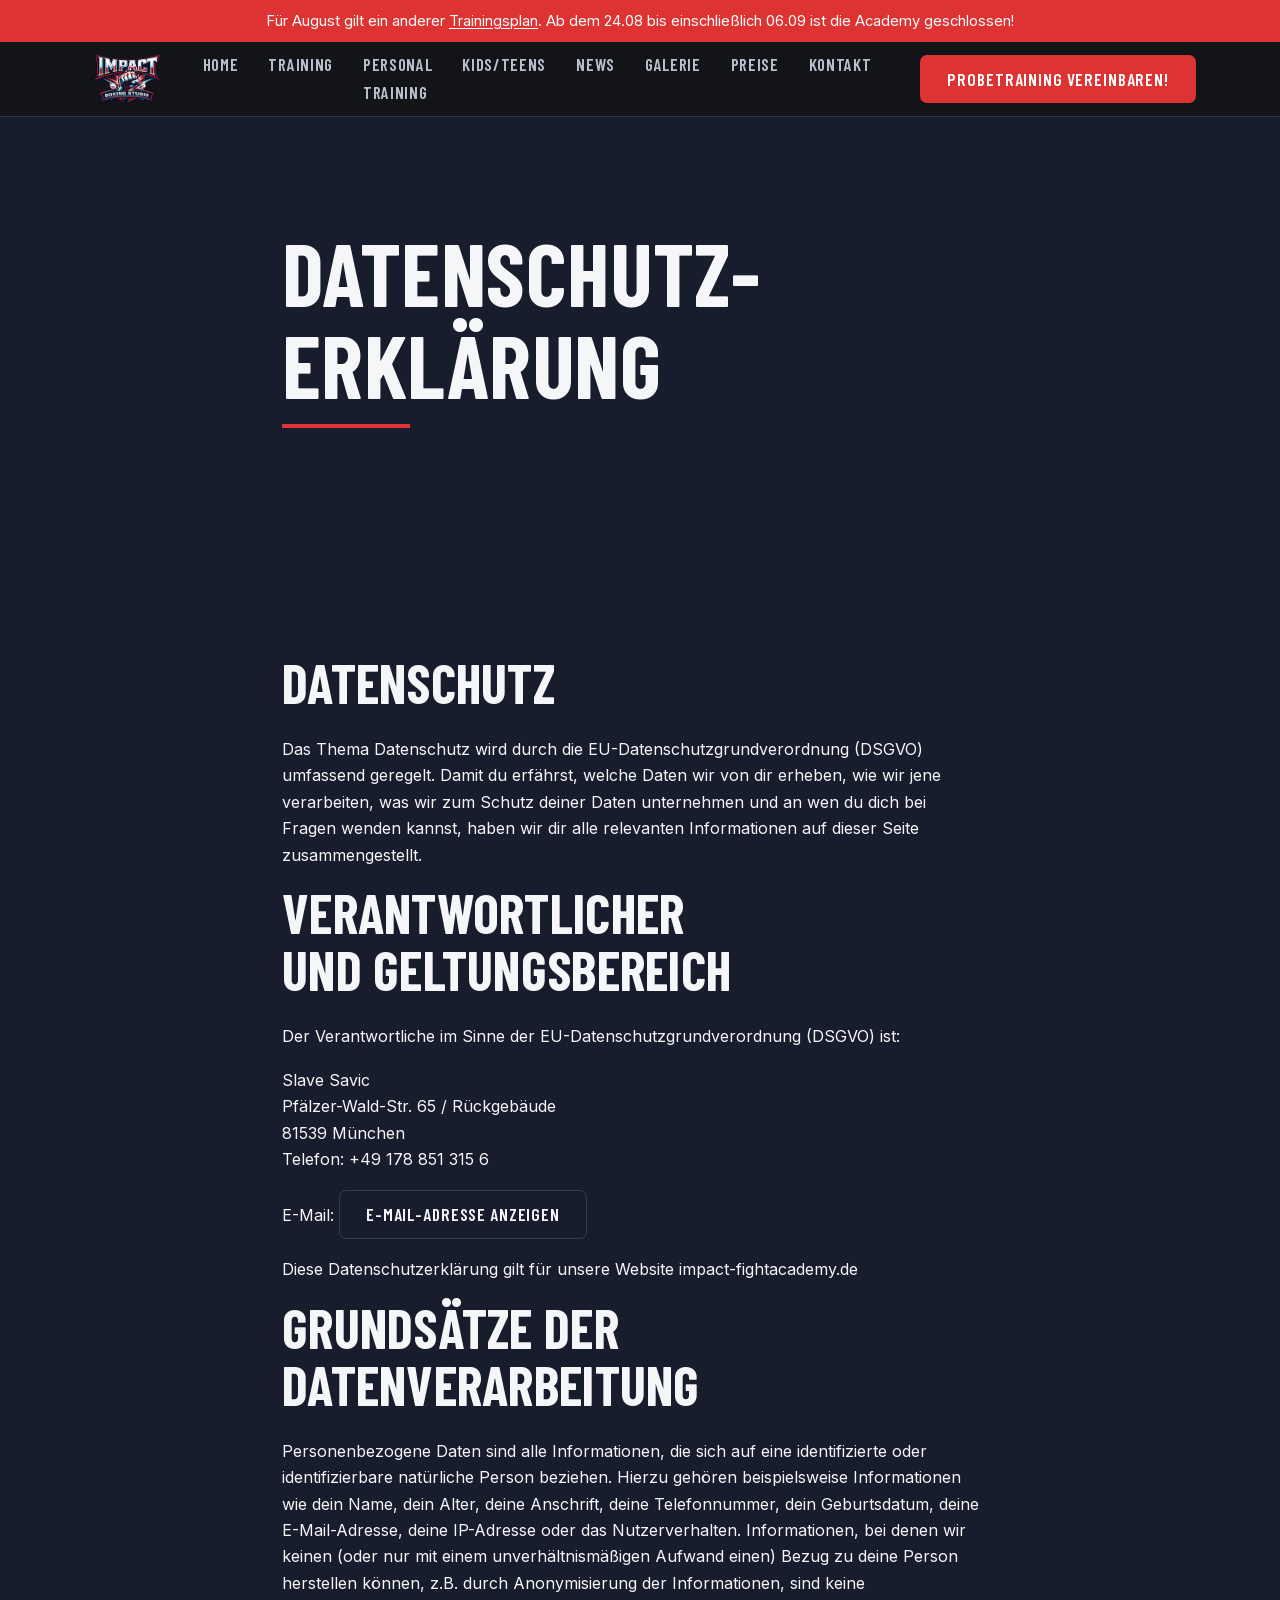
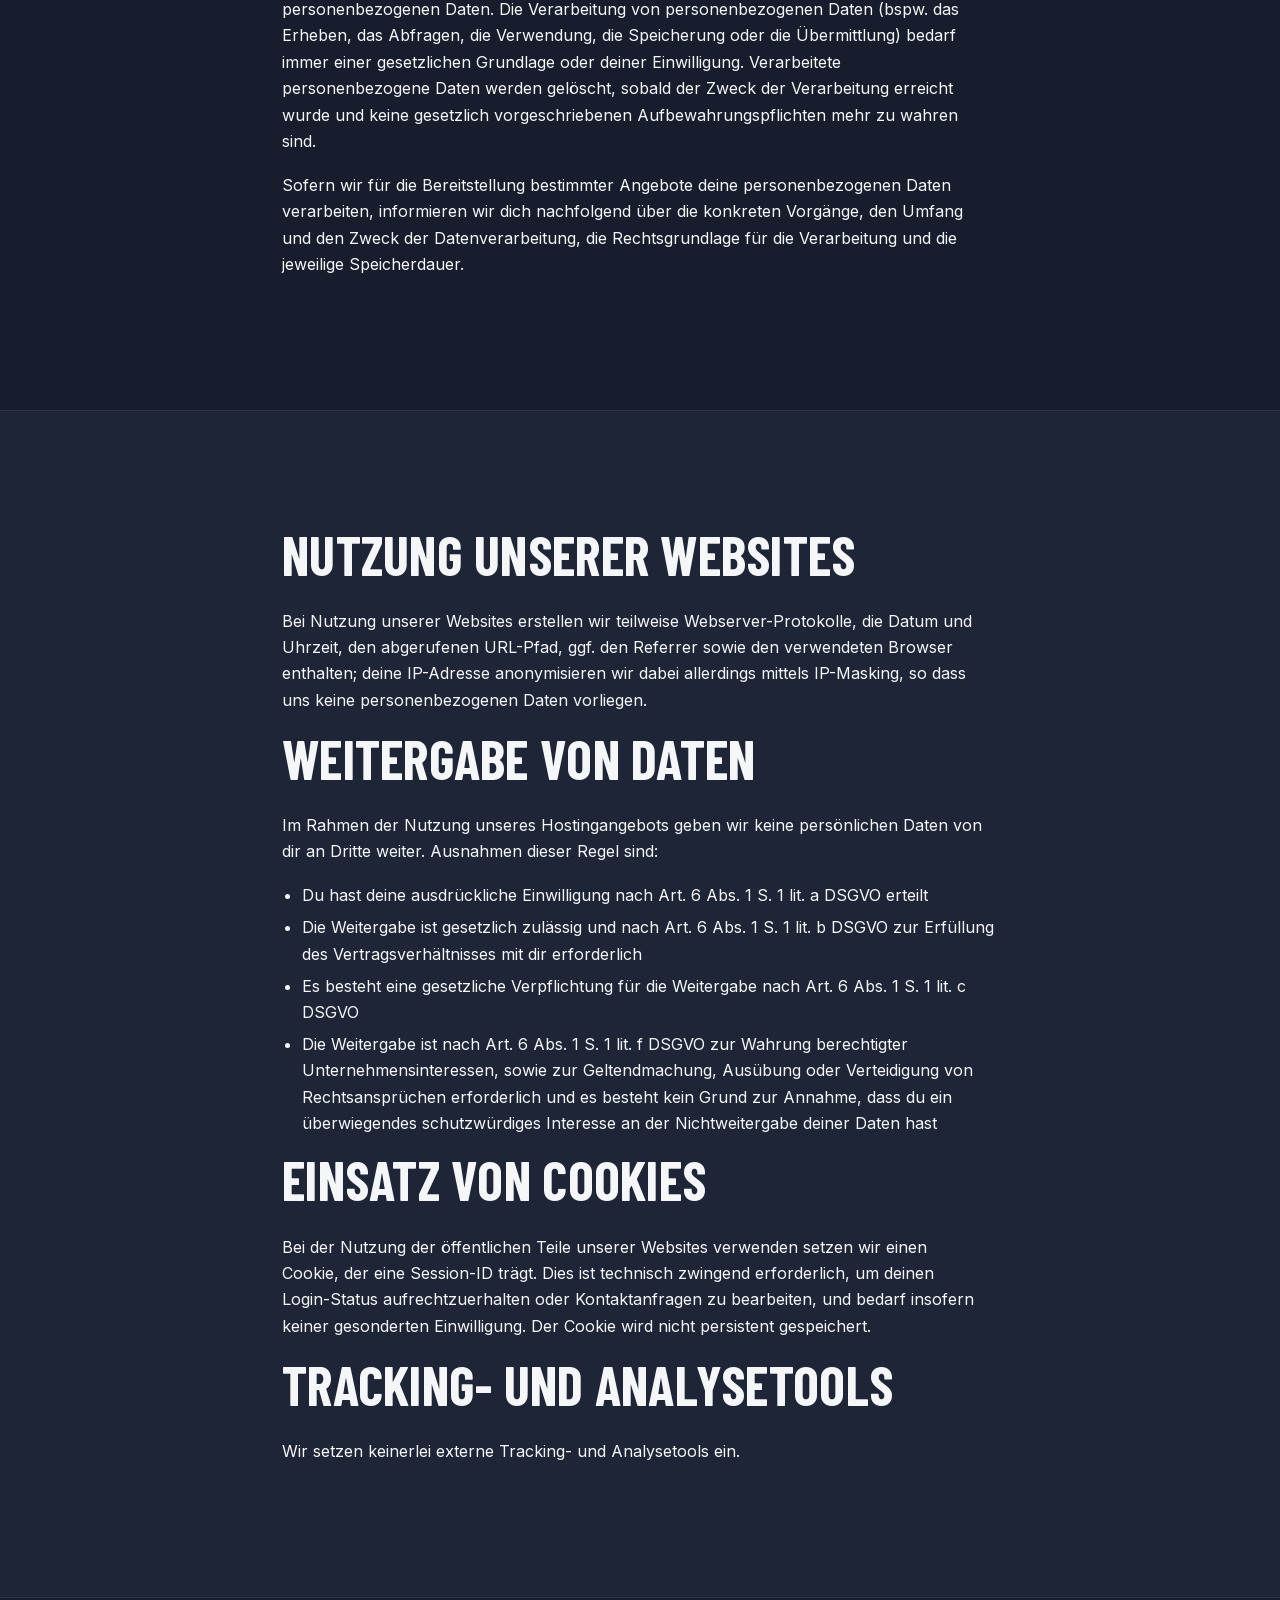
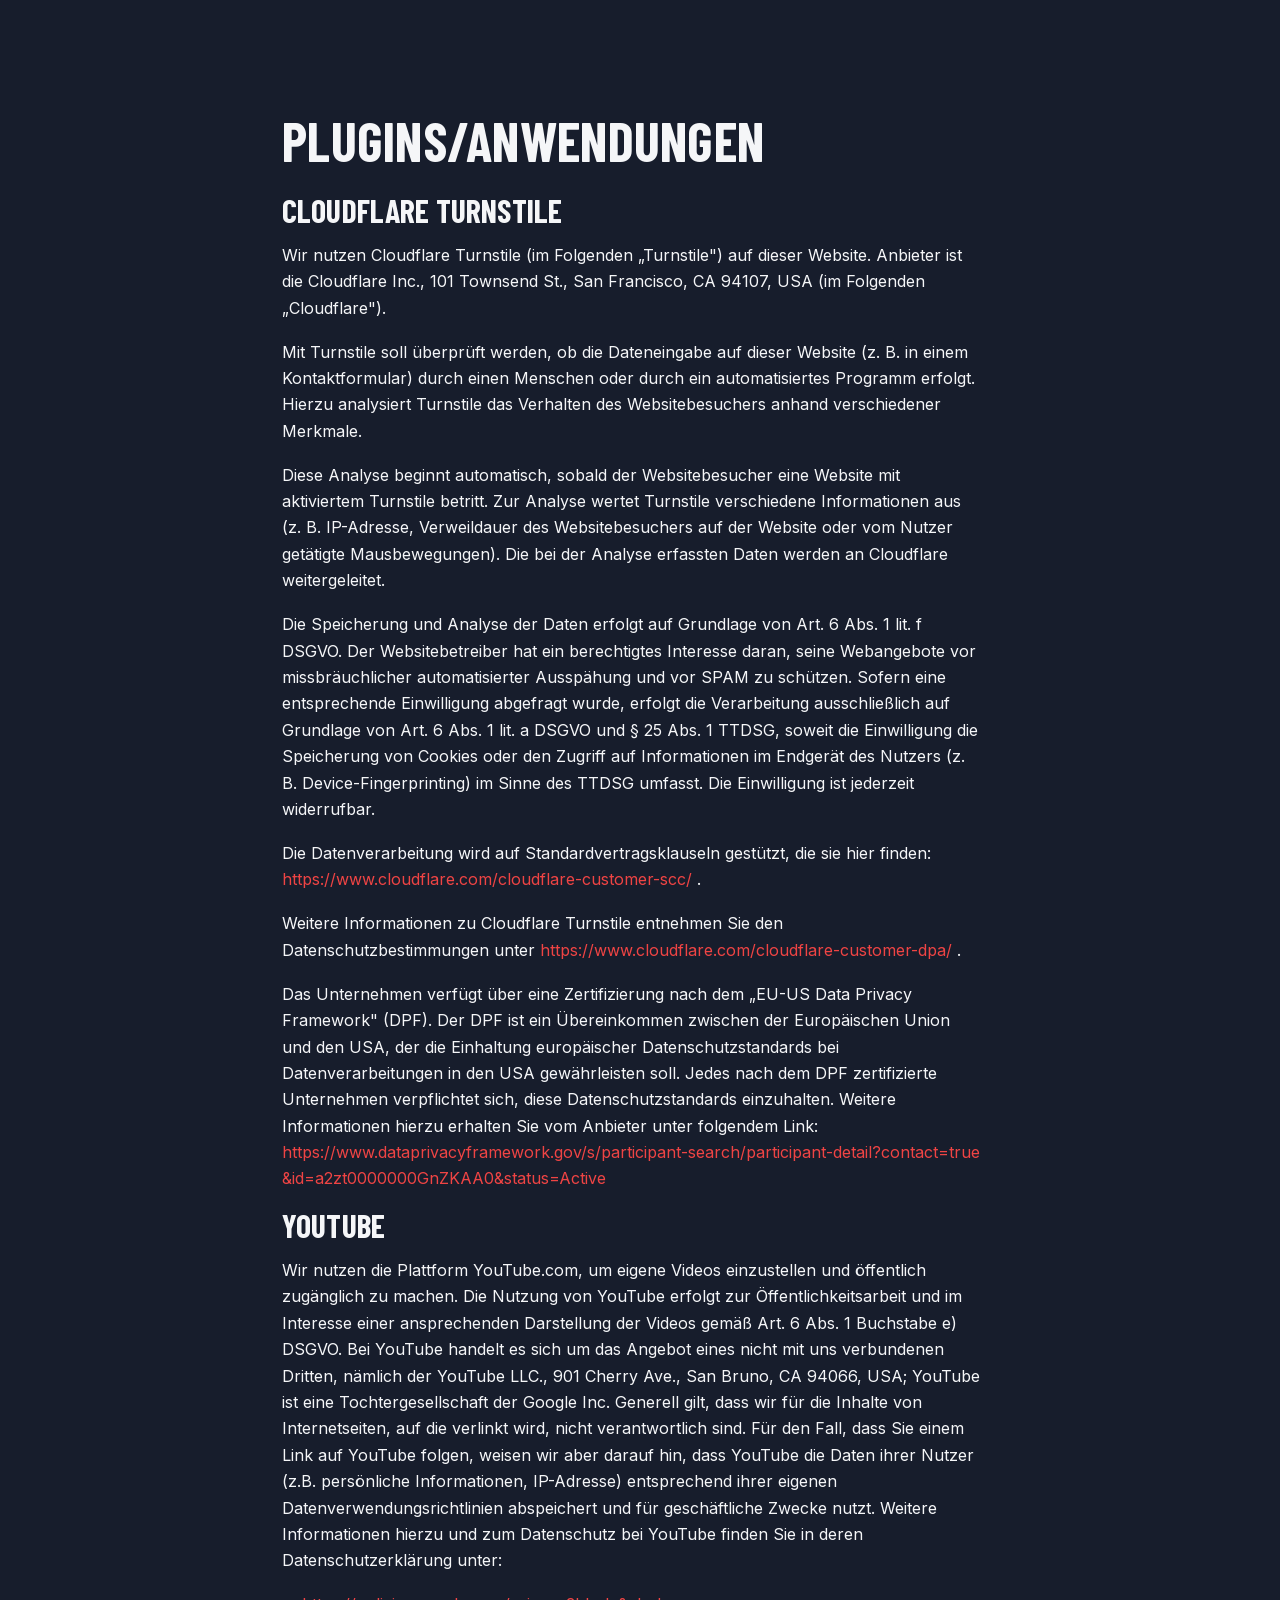
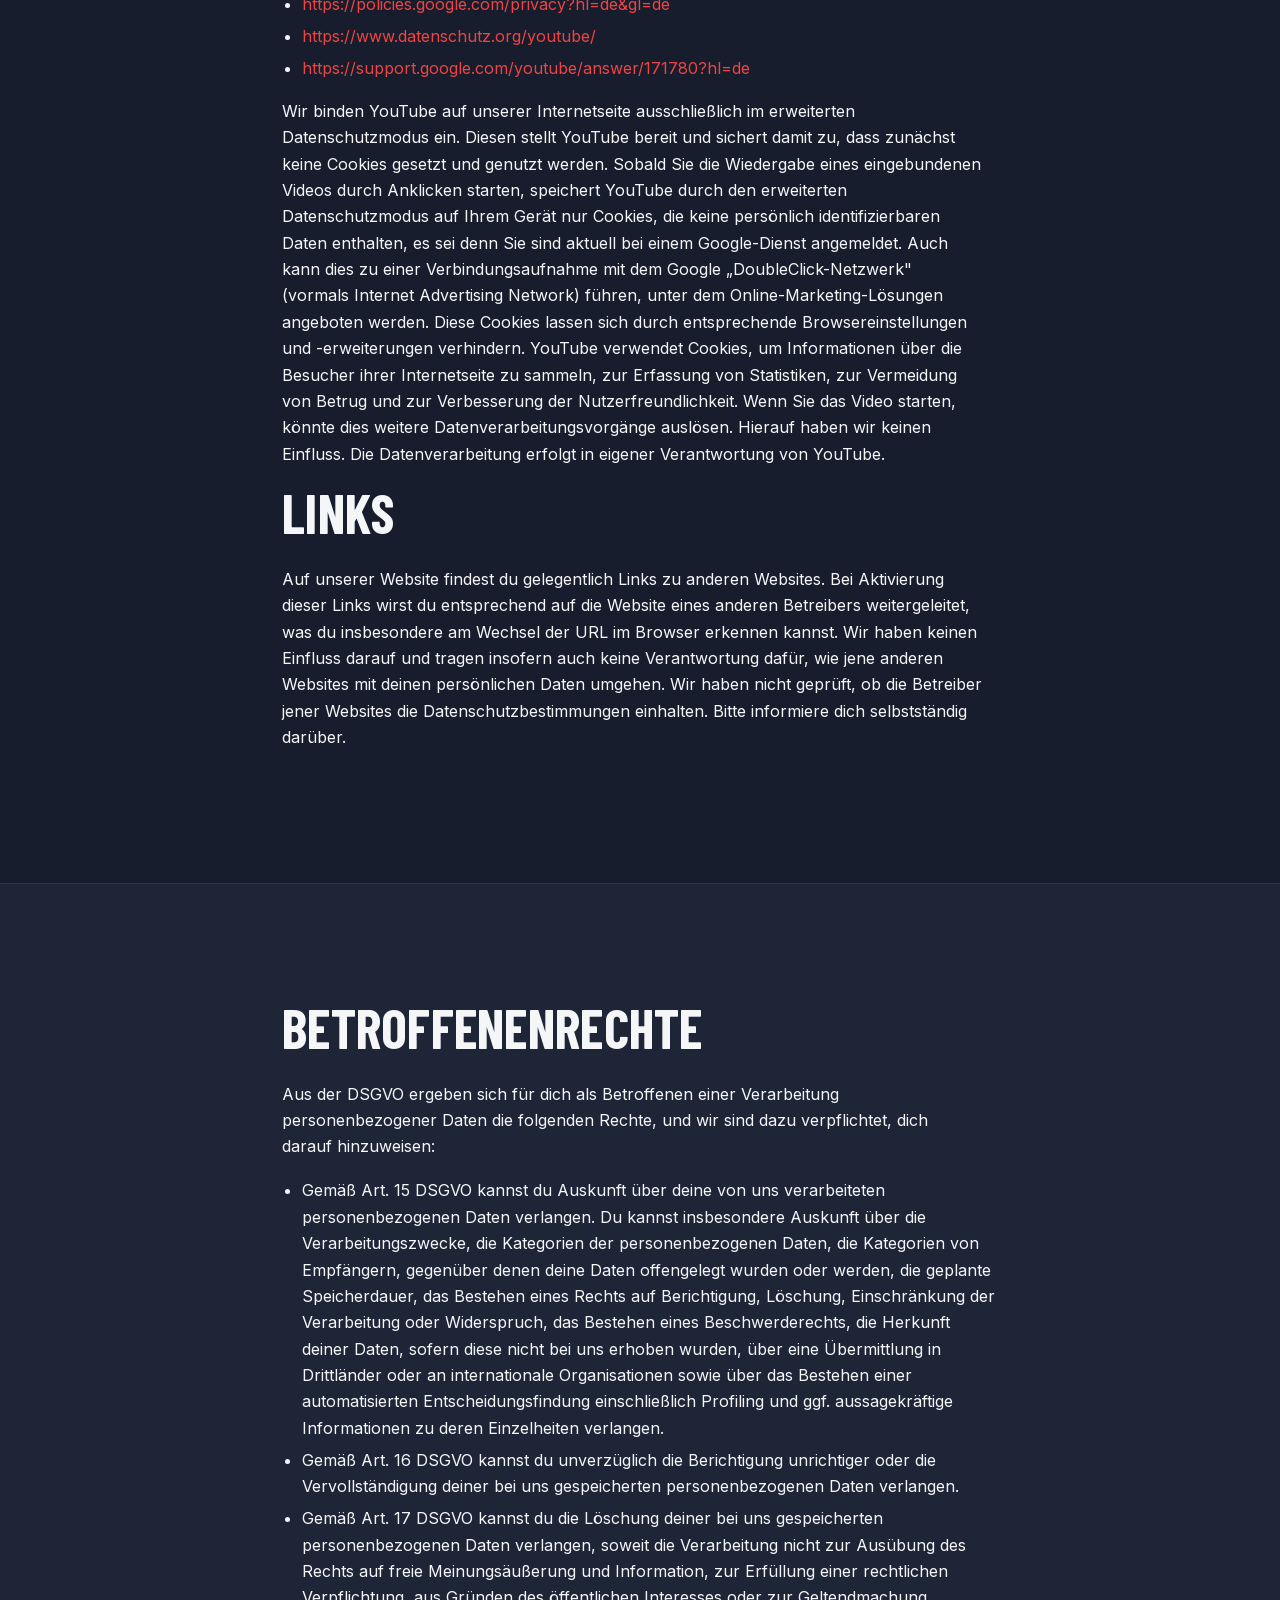
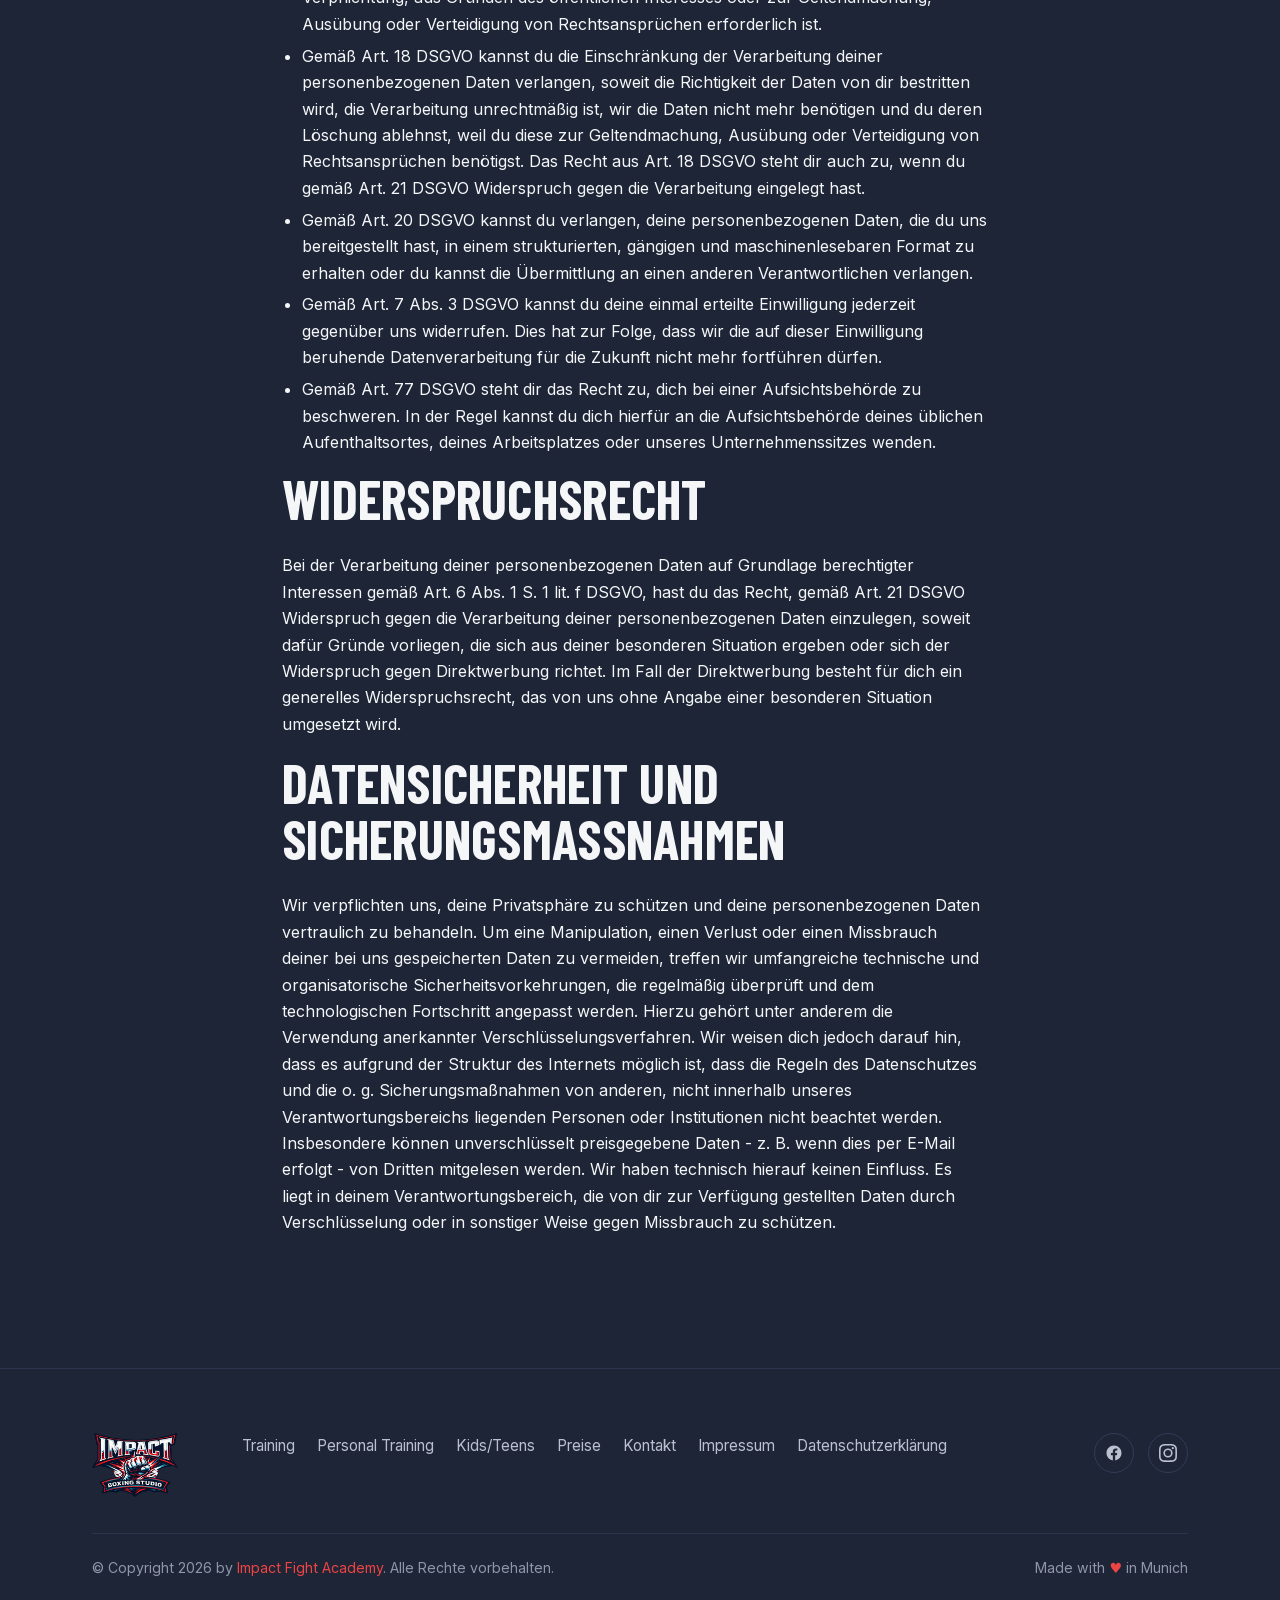
==== datenschutz.html @ 95576dd1 "Initial commit: Impact Fight Academy Website Statische Website (HTML/CSS/JS) fuer die Impact Sport &" ====
<!DOCTYPE html>
<html lang="de">
<head>
  <meta charset="utf-8">
  <meta name="viewport" content="width=device-width, initial-scale=1">
  <title>Datenschutzerklärung – Impact Fight Academy</title>
  <meta name="description" content="Datenschutzerklärung der IMPACT Sport &amp; Fight Academy München: Informationen zur Erhebung und Verarbeitung personenbezogener Daten nach DSGVO.">
  <link rel="icon" type="image/png" href="assets/img/brand/logo-impact-header.png">
  <link rel="stylesheet" href="assets/css/site.css">
</head>
<body>

<div class="alert">
  Für August gilt ein anderer <a href="training.html">Trainingsplan</a>.
  Ab dem 24.08 bis einschließlich 06.09 ist die Academy geschlossen!
</div>

<header class="site-head">
  <div class="wrap bar">
    <a class="brand" href="index.html" aria-label="Impact Fight Academy – Startseite">
      <img src="assets/img/brand/logo-impact-header.png"
           alt="Impact Boxing Studio – Impact Fight Academy München" width="161" height="120">
    </a>
    <button class="nav-toggle" type="button" aria-expanded="false" aria-label="Menü öffnen">
      <svg width="22" height="16" viewBox="0 0 22 16" fill="none" stroke-width="2" stroke-linecap="round">
        <path d="M1 1h20M1 8h20M1 15h20"/>
      </svg>
    </button>
    <nav class="nav" aria-label="Hauptnavigation">
      <a href="index.html">Home</a>
      <a href="training.html">Training</a>
      <a href="personaltraining.html">Personal Training</a>
      <a href="kids_teens.html">Kids/Teens</a>
      <a href="news.html">News</a>
      <a href="galerie.html">Galerie</a>
      <a href="preise.html">Preise</a>
      <a href="kontakt.html">Kontakt</a>
    </nav>
    <div class="head-cta">
      <a class="btn btn-red" href="probetraining.html">Probetraining vereinbaren!</a>
    </div>
  </div>
</header>

<main>

  <section class="page-hero reveal">
    <div class="wrap-slim">
      <h1>Datenschutz&shy;erklärung</h1>
    </div>
  </section>

  <section class="section reveal">
    <div class="wrap-slim">

      <h2>Datenschutz</h2>
      <p>Das Thema Datenschutz wird durch die EU-Datenschutzgrundverordnung (DSGVO) umfassend geregelt. Damit du erfährst, welche Daten wir von dir erheben, wie wir jene verarbeiten, was wir zum Schutz deiner Daten unternehmen und an wen du dich bei Fragen wenden kannst, haben wir dir alle relevanten Informationen auf dieser Seite zusammengestellt.</p>

      <h2>Verantwortlicher und Geltungsbereich</h2>
      <p>Der Verantwortliche im Sinne der EU-Datenschutzgrundverordnung (DSGVO) ist:</p>
      <p>
        Slave Savic<br>
        Pfälzer-Wald-Str. 65 / Rückgebäude<br>
        81539 München<br>
        Telefon: +49 178 851 315 6
      </p>
      <p>E-Mail:
        <button class="btn btn-line" type="button"
                data-email-user="info" data-email-domain="impact-fightacademy.de">
          E-Mail-Adresse anzeigen
        </button>
      </p>
      <p>Diese Datenschutzerklärung gilt für unsere Website impact-fightacademy.de</p>

      <h2>Grundsätze der Datenverarbeitung</h2>
      <p>Personenbezogene Daten sind alle Informationen, die sich auf eine identifizierte oder identifizierbare natürliche Person beziehen. Hierzu gehören beispielsweise Informationen wie dein Name, dein Alter, deine Anschrift, deine Telefonnummer, dein Geburtsdatum, deine E-Mail-Adresse, deine IP-Adresse oder das Nutzerverhalten. Informationen, bei denen wir keinen (oder nur mit einem unverhältnismäßigen Aufwand einen) Bezug zu deine Person herstellen können, z.B. durch Anonymisierung der Informationen, sind keine personenbezogenen Daten. Die Verarbeitung von personenbezogenen Daten (bspw. das Erheben, das Abfragen, die Verwendung, die Speicherung oder die Übermittlung) bedarf immer einer gesetzlichen Grundlage oder deiner Einwilligung. Verarbeitete personenbezogene Daten werden gelöscht, sobald der Zweck der Verarbeitung erreicht wurde und keine gesetzlich vorgeschriebenen Aufbewahrungspflichten mehr zu wahren sind.</p>
      <p>Sofern wir für die Bereitstellung bestimmter Angebote deine personenbezogenen Daten verarbeiten, informieren wir dich nachfolgend über die konkreten Vorgänge, den Umfang und den Zweck der Datenverarbeitung, die Rechtsgrundlage für die Verarbeitung und die jeweilige Speicherdauer.</p>

    </div>
  </section>

  <section class="section section-raise reveal">
    <div class="wrap-slim">

      <h2>Nutzung unserer Websites</h2>
      <p>Bei Nutzung unserer Websites erstellen wir teilweise Webserver-Protokolle, die Datum und Uhrzeit, den abgerufenen URL-Pfad, ggf. den Referrer sowie den verwendeten Browser enthalten; deine IP-Adresse anonymisieren wir dabei allerdings mittels IP-Masking, so dass uns keine personenbezogenen Daten vorliegen.</p>

      <h2>Weitergabe von Daten</h2>
      <p>Im Rahmen der Nutzung unseres Hostingangebots geben wir keine persönlichen Daten von dir an Dritte weiter. Ausnahmen dieser Regel sind:</p>
      <ul>
        <li>Du hast deine ausdrückliche Einwilligung nach Art. 6 Abs. 1 S. 1 lit. a DSGVO erteilt</li>
        <li>Die Weitergabe ist gesetzlich zulässig und nach Art. 6 Abs. 1 S. 1 lit. b DSGVO zur Erfüllung des Vertragsverhältnisses mit dir erforderlich</li>
        <li>Es besteht eine gesetzliche Verpflichtung für die Weitergabe nach Art. 6 Abs. 1 S. 1 lit. c DSGVO</li>
        <li>Die Weitergabe ist nach Art. 6 Abs. 1 S. 1 lit. f DSGVO zur Wahrung berechtigter Unternehmensinteressen, sowie zur Geltendmachung, Ausübung oder Verteidigung von Rechtsansprüchen erforderlich und es besteht kein Grund zur Annahme, dass du ein überwiegendes schutzwürdiges Interesse an der Nichtweitergabe deiner Daten hast</li>
      </ul>

      <h2>Einsatz von Cookies</h2>
      <p>Bei der Nutzung der öffentlichen Teile unserer Websites verwenden setzen wir einen Cookie, der eine Session-ID trägt. Dies ist technisch zwingend erforderlich, um deinen Login-Status aufrechtzuerhalten oder Kontaktanfragen zu bearbeiten, und bedarf insofern keiner gesonderten Einwilligung. Der Cookie wird nicht persistent gespeichert.</p>

      <h2>Tracking- und Analysetools</h2>
      <p>Wir setzen keinerlei externe Tracking- und Analysetools ein.</p>

    </div>
  </section>

  <section class="section reveal">
    <div class="wrap-slim">

      <h2>Plugins/Anwendungen</h2>

      <h3>Cloudflare Turnstile</h3>
      <p>Wir nutzen Cloudflare Turnstile (im Folgenden „Turnstile") auf dieser Website. Anbieter ist die Cloudflare Inc., 101 Townsend St., San Francisco, CA 94107, USA (im Folgenden „Cloudflare").</p>
      <p>Mit Turnstile soll überprüft werden, ob die Dateneingabe auf dieser Website (z. B. in einem Kontaktformular) durch einen Menschen oder durch ein automatisiertes Programm erfolgt. Hierzu analysiert Turnstile das Verhalten des Websitebesuchers anhand verschiedener Merkmale.</p>
      <p>Diese Analyse beginnt automatisch, sobald der Websitebesucher eine Website mit aktiviertem Turnstile betritt. Zur Analyse wertet Turnstile verschiedene Informationen aus (z. B. IP-Adresse, Verweildauer des Websitebesuchers auf der Website oder vom Nutzer getätigte Mausbewegungen). Die bei der Analyse erfassten Daten werden an Cloudflare weitergeleitet.</p>
      <p>Die Speicherung und Analyse der Daten erfolgt auf Grundlage von Art. 6 Abs. 1 lit. f DSGVO. Der Websitebetreiber hat ein berechtigtes Interesse daran, seine Webangebote vor missbräuchlicher automatisierter Ausspähung und vor SPAM zu schützen. Sofern eine entsprechende Einwilligung abgefragt wurde, erfolgt die Verarbeitung ausschließlich auf Grundlage von Art. 6 Abs. 1 lit. a DSGVO und § 25 Abs. 1 TTDSG, soweit die Einwilligung die Speicherung von Cookies oder den Zugriff auf Informationen im Endgerät des Nutzers (z. B. Device-Fingerprinting) im Sinne des TTDSG umfasst. Die Einwilligung ist jederzeit widerrufbar.</p>
      <p>Die Datenverarbeitung wird auf Standardvertragsklauseln gestützt, die sie hier finden:
        <a href="https://www.cloudflare.com/cloudflare-customer-scc/" rel="noopener" target="_blank">https://www.cloudflare.com/cloudflare-customer-scc/</a> .</p>
      <p>Weitere Informationen zu Cloudflare Turnstile entnehmen Sie den Datenschutzbestimmungen unter
        <a href="https://www.cloudflare.com/cloudflare-customer-dpa/" rel="noopener" target="_blank">https://www.cloudflare.com/cloudflare-customer-dpa/</a> .</p>
      <p>Das Unternehmen verfügt über eine Zertifizierung nach dem „EU-US Data Privacy Framework" (DPF). Der DPF ist ein Übereinkommen zwischen der Europäischen Union und den USA, der die Einhaltung europäischer Datenschutzstandards bei Datenverarbeitungen in den USA gewährleisten soll. Jedes nach dem DPF zertifizierte Unternehmen verpflichtet sich, diese Datenschutzstandards einzuhalten. Weitere Informationen hierzu erhalten Sie vom Anbieter unter folgendem Link:
        <a href="https://www.dataprivacyframework.gov/s/participant-search/participant-detail?contact=true&amp;id=a2zt0000000GnZKAA0&amp;status=Active" rel="noopener" target="_blank">https://www.dataprivacyframework.gov/<wbr>s/<wbr>participant-search/<wbr>participant-detail<wbr>?contact=true<wbr>&amp;id=a2zt0000000GnZKAA0<wbr>&amp;status=Active</a></p>

      <h3>YouTube</h3>
      <p>Wir nutzen die Plattform YouTube.com, um eigene Videos einzustellen und öffentlich zugänglich zu machen. Die Nutzung von YouTube erfolgt zur Öffentlichkeitsarbeit und im Interesse einer ansprechenden Darstellung der Videos gemäß Art. 6 Abs. 1 Buchstabe e) DSGVO. Bei YouTube handelt es sich um das Angebot eines nicht mit uns verbundenen Dritten, nämlich der YouTube LLC., 901 Cherry Ave., San Bruno, CA 94066, USA; YouTube ist eine Tochtergesellschaft der Google Inc. Generell gilt, dass wir für die Inhalte von Internetseiten, auf die verlinkt wird, nicht verantwortlich sind. Für den Fall, dass Sie einem Link auf YouTube folgen, weisen wir aber darauf hin, dass YouTube die Daten ihrer Nutzer (z.B. persönliche Informationen, IP-Adresse) entsprechend ihrer eigenen Datenverwendungsrichtlinien abspeichert und für geschäftliche Zwecke nutzt. Weitere Informationen hierzu und zum Datenschutz bei YouTube finden Sie in deren Datenschutzerklärung unter:</p>
      <ul>
        <li><a href="https://policies.google.com/privacy?hl=de&amp;gl=de" rel="noopener" target="_blank">https://policies.google.com/<wbr>privacy<wbr>?hl=de<wbr>&amp;gl=de</a></li>
        <li><a href="https://www.datenschutz.org/youtube/" rel="noopener" target="_blank">https://www.datenschutz.org/youtube/</a></li>
        <li><a href="https://support.google.com/youtube/answer/171780?hl=de" rel="noopener" target="_blank">https://support.google.com/<wbr>youtube/<wbr>answer/<wbr>171780<wbr>?hl=de</a></li>
      </ul>
      <p>Wir binden YouTube auf unserer Internetseite ausschließlich im erweiterten Datenschutzmodus ein. Diesen stellt YouTube bereit und sichert damit zu, dass zunächst keine Cookies gesetzt und genutzt werden. Sobald Sie die Wiedergabe eines eingebundenen Videos durch Anklicken starten, speichert YouTube durch den erweiterten Datenschutzmodus auf Ihrem Gerät nur Cookies, die keine persönlich identifizierbaren Daten enthalten, es sei denn Sie sind aktuell bei einem Google-Dienst angemeldet. Auch kann dies zu einer Verbindungsaufnahme mit dem Google „DoubleClick-Netzwerk" (vormals Internet Advertising Network) führen, unter dem Online-Marketing-Lösungen angeboten werden. Diese Cookies lassen sich durch entsprechende Browsereinstellungen und -erweiterungen verhindern. YouTube verwendet Cookies, um Informationen über die Besucher ihrer Internetseite zu sammeln, zur Erfassung von Statistiken, zur Vermeidung von Betrug und zur Verbesserung der Nutzerfreundlichkeit. Wenn Sie das Video starten, könnte dies weitere Datenverarbeitungsvorgänge auslösen. Hierauf haben wir keinen Einfluss. Die Datenverarbeitung erfolgt in eigener Verantwortung von YouTube.</p>

      <h2>Links</h2>
      <p>Auf unserer Website findest du gelegentlich Links zu anderen Websites. Bei Aktivierung dieser Links wirst du entsprechend auf die Website eines anderen Betreibers weitergeleitet, was du insbesondere am Wechsel der URL im Browser erkennen kannst. Wir haben keinen Einfluss darauf und tragen insofern auch keine Verantwortung dafür, wie jene anderen Websites mit deinen persönlichen Daten umgehen. Wir haben nicht geprüft, ob die Betreiber jener Websites die Datenschutzbestimmungen einhalten. Bitte informiere dich selbstständig darüber.</p>

    </div>
  </section>

  <section class="section section-raise reveal">
    <div class="wrap-slim">

      <h2>Betroffenenrechte</h2>
      <p>Aus der DSGVO ergeben sich für dich als Betroffenen einer Verarbeitung personenbezogener Daten die folgenden Rechte, und wir sind dazu verpflichtet, dich darauf hinzuweisen:</p>
      <ul>
        <li>Gemäß Art. 15 DSGVO kannst du Auskunft über deine von uns verarbeiteten personenbezogenen Daten verlangen. Du kannst insbesondere Auskunft über die Verarbeitungszwecke, die Kategorien der personenbezogenen Daten, die Kategorien von Empfängern, gegenüber denen deine Daten offengelegt wurden oder werden, die geplante Speicherdauer, das Bestehen eines Rechts auf Berichtigung, Löschung, Einschränkung der Verarbeitung oder Widerspruch, das Bestehen eines Beschwerderechts, die Herkunft deiner Daten, sofern diese nicht bei uns erhoben wurden, über eine Übermittlung in Drittländer oder an internationale Organisationen sowie über das Bestehen einer automatisierten Entscheidungsfindung einschließlich Profiling und ggf. aussagekräftige Informationen zu deren Einzelheiten verlangen.</li>
        <li>Gemäß Art. 16 DSGVO kannst du unverzüglich die Berichtigung unrichtiger oder die Vervollständigung deiner bei uns gespeicherten personenbezogenen Daten verlangen.</li>
        <li>Gemäß Art. 17 DSGVO kannst du die Löschung deiner bei uns gespeicherten personenbezogenen Daten verlangen, soweit die Verarbeitung nicht zur Ausübung des Rechts auf freie Meinungsäußerung und Information, zur Erfüllung einer rechtlichen Verpflichtung, aus Gründen des öffentlichen Interesses oder zur Geltendmachung, Ausübung oder Verteidigung von Rechtsansprüchen erforderlich ist.</li>
        <li>Gemäß Art. 18 DSGVO kannst du die Einschränkung der Verarbeitung deiner personenbezogenen Daten verlangen, soweit die Richtigkeit der Daten von dir bestritten wird, die Verarbeitung unrechtmäßig ist, wir die Daten nicht mehr benötigen und du deren Löschung ablehnst, weil du diese zur Geltendmachung, Ausübung oder Verteidigung von Rechtsansprüchen benötigst. Das Recht aus Art. 18 DSGVO steht dir auch zu, wenn du gemäß Art. 21 DSGVO Widerspruch gegen die Verarbeitung eingelegt hast.</li>
        <li>Gemäß Art. 20 DSGVO kannst du verlangen, deine personenbezogenen Daten, die du uns bereitgestellt hast, in einem strukturierten, gängigen und maschinenlesebaren Format zu erhalten oder du kannst die Übermittlung an einen anderen Verantwortlichen verlangen.</li>
        <li>Gemäß Art. 7 Abs. 3 DSGVO kannst du deine einmal erteilte Einwilligung jederzeit gegenüber uns widerrufen. Dies hat zur Folge, dass wir die auf dieser Einwilligung beruhende Datenverarbeitung für die Zukunft nicht mehr fortführen dürfen.</li>
        <li>Gemäß Art. 77 DSGVO steht dir das Recht zu, dich bei einer Aufsichtsbehörde zu beschweren. In der Regel kannst du dich hierfür an die Aufsichtsbehörde deines üblichen Aufenthaltsortes, deines Arbeitsplatzes oder unseres Unternehmenssitzes wenden.</li>
      </ul>

      <h2>Widerspruchsrecht</h2>
      <p>Bei der Verarbeitung deiner personenbezogenen Daten auf Grundlage berechtigter Interessen gemäß Art. 6 Abs. 1 S. 1 lit. f DSGVO, hast du das Recht, gemäß Art. 21 DSGVO Widerspruch gegen die Verarbeitung deiner personenbezogenen Daten einzulegen, soweit dafür Gründe vorliegen, die sich aus deiner besonderen Situation ergeben oder sich der Widerspruch gegen Direktwerbung richtet. Im Fall der Direktwerbung besteht für dich ein generelles Widerspruchsrecht, das von uns ohne Angabe einer besonderen Situation umgesetzt wird.</p>

      <h2>Datensicherheit und Sicherungsmaßnahmen</h2>
      <p>Wir verpflichten uns, deine Privatsphäre zu schützen und deine personenbezogenen Daten vertraulich zu behandeln. Um eine Manipulation, einen Verlust oder einen Missbrauch deiner bei uns gespeicherten Daten zu vermeiden, treffen wir umfangreiche technische und organisatorische Sicherheitsvorkehrungen, die regelmäßig überprüft und dem technologischen Fortschritt angepasst werden. Hierzu gehört unter anderem die Verwendung anerkannter Verschlüsselungsverfahren. Wir weisen dich jedoch darauf hin, dass es aufgrund der Struktur des Internets möglich ist, dass die Regeln des Datenschutzes und die o. g. Sicherungsmaßnahmen von anderen, nicht innerhalb unseres Verantwortungsbereichs liegenden Personen oder Institutionen nicht beachtet werden. Insbesondere können unverschlüsselt preisgegebene Daten - z. B. wenn dies per E-Mail erfolgt - von Dritten mitgelesen werden. Wir haben technisch hierauf keinen Einfluss. Es liegt in deinem Verantwortungsbereich, die von dir zur Verfügung gestellten Daten durch Verschlüsselung oder in sonstiger Weise gegen Missbrauch zu schützen.</p>

    </div>
  </section>

</main>

<footer class="site-foot">
  <div class="wrap">
    <div class="cols">
      <a class="brand" href="index.html" aria-label="Impact Fight Academy – Startseite">
        <img src="assets/img/brand/logo-impact-header.png" alt="Impact Boxing Studio" width="161" height="120">
      </a>
      <nav aria-label="Fußzeile">
        <a href="training.html">Training</a>
        <a href="personaltraining.html">Personal Training</a>
        <a href="kids_teens.html">Kids/Teens</a>
        <a href="preise.html">Preise</a>
        <a href="kontakt.html">Kontakt</a>
        <a href="impressum.html">Impressum</a>
        <a href="datenschutz.html" aria-current="page">Datenschutzerklärung</a>
      </nav>
      <div class="social">
        <a href="https://www.facebook.com/Impact-Fightacademy-172624519148/" aria-label="Facebook" title="Facebook">
          <svg viewBox="0 0 24 24" aria-hidden="true"><path d="M22 12c0-5.52-4.48-10-10-10S2 6.48 2 12c0 4.99 3.66 9.13 8.44 9.88v-6.99H7.9V12h2.54V9.8c0-2.5 1.49-3.89 3.78-3.89 1.09 0 2.24.2 2.24.2v2.46h-1.26c-1.24 0-1.63.77-1.63 1.56V12h2.77l-.44 2.89h-2.33v6.99C18.34 21.13 22 16.99 22 12Z"/></svg>
        </a>
        <a href="https://www.instagram.com/impactfightacademy/" aria-label="Instagram" title="Instagram">
          <svg viewBox="0 0 24 24" aria-hidden="true"><path d="M12 2.16c3.2 0 3.58.01 4.85.07 1.17.05 1.8.25 2.23.41.56.22.96.48 1.38.9.42.42.68.82.9 1.38.16.42.36 1.06.41 2.23.06 1.27.07 1.65.07 4.85s-.01 3.58-.07 4.85c-.05 1.17-.25 1.8-.41 2.23a3.7 3.7 0 0 1-.9 1.38c-.42.42-.82.68-1.38.9-.42.16-1.06.36-2.23.41-1.27.06-1.65.07-4.85.07s-3.58-.01-4.85-.07c-1.17-.05-1.8-.25-2.23-.41a3.7 3.7 0 0 1-1.38-.9 3.7 3.7 0 0 1-.9-1.38c-.16-.42-.36-1.06-.41-2.23-.06-1.27-.07-1.65-.07-4.85s.01-3.58.07-4.85c.05-1.17.25-1.8.41-2.23.22-.56.48-.96.9-1.38.42-.42.82-.68 1.38-.9.42-.16 1.06-.36 2.23-.41 1.27-.06 1.65-.07 4.85-.07M12 0C8.74 0 8.33.01 7.05.07 5.78.13 4.9.33 4.14.63a5.9 5.9 0 0 0-2.13 1.38A5.9 5.9 0 0 0 .63 4.14C.33 4.9.13 5.78.07 7.05.01 8.33 0 8.74 0 12s.01 3.67.07 4.95c.06 1.27.26 2.15.56 2.91.31.79.72 1.46 1.38 2.13a5.9 5.9 0 0 0 2.13 1.38c.76.3 1.64.5 2.91.56 1.28.06 1.69.07 4.95.07s3.67-.01 4.95-.07c1.27-.06 2.15-.26 2.91-.56a5.9 5.9 0 0 0 2.13-1.38 5.9 5.9 0 0 0 1.38-2.13c.3-.76.5-1.64.56-2.91.06-1.28.07-1.69.07-4.95s-.01-3.67-.07-4.95c-.06-1.27-.26-2.15-.56-2.91a5.9 5.9 0 0 0-1.38-2.13A5.9 5.9 0 0 0 19.86.63c-.76-.3-1.64-.5-2.91-.56C15.67.01 15.26 0 12 0Zm0 5.84A6.16 6.16 0 1 0 18.16 12 6.16 6.16 0 0 0 12 5.84Zm0 10.16A4 4 0 1 1 16 12a4 4 0 0 1-4 4Zm6.4-11.85a1.44 1.44 0 1 1-1.44 1.44 1.44 1.44 0 0 1 1.44-1.44Z"/></svg>
        </a>
      </div>
    </div>
    <div class="fine">
      <span>© Copyright 2026 by <a href="index.html">Impact Fight Academy</a>. Alle Rechte vorbehalten.</span>
      <span>Made with <span class="heart">&hearts;</span> in Munich</span>
    </div>
  </div>
</footer>

<script src="assets/js/site.js"></script>
</body>
</html>
---- assets/css/site.css ----
/* ============================================================
   IMPACT Sport & Fight Academy — Design-System
   Dunkles Thema, Akzent #dd3333, Barlow Condensed + Inter (lokal)
   ============================================================ */
@import url('fonts.css');

:root {
  --bg:        #171d2c;
  --bg-raise:  #1e2537;
  --surface:   #242c42;
  --line:      #323c58;
  --line-soft: #2a344c;
  --text:      #f5f6f8;
  --text-2:    #bac0ce;
  --text-3:    #8f96a9;
  --red:       #dd3333;
  --red-hot:   #ef4444;
  --red-deep:  #a32222;
  --blue:      #4a9fd4;
  --blue-deep: #27476e;
  --font-disp: 'Barlow Condensed', 'Arial Narrow', sans-serif;
  --font-text: 'Inter', system-ui, -apple-system, sans-serif;
  --wrap:      1160px;
  --wrap-slim: 780px;
  --r:         10px;
  --shadow:    0 18px 40px -18px rgba(0,0,0,.65);
  --ease:      cubic-bezier(.16,1,.3,1);
}

*, *::before, *::after { box-sizing: border-box; }
html { scroll-behavior: smooth; -webkit-text-size-adjust: 100%; }
body {
  margin: 0;
  background: var(--bg);
  color: var(--text);
  font: 400 16px/1.65 var(--font-text);
  -webkit-font-smoothing: antialiased;
}
img { max-width: 100%; height: auto; display: block; }
a { color: var(--red-hot); text-decoration: none; }
a:hover { text-decoration: underline; text-underline-offset: 3px; }
::selection { background: var(--red); color: #fff; }

:focus-visible {
  outline: 2px solid var(--red-hot);
  outline-offset: 3px;
  border-radius: 2px;
}

/* ---------- Typografie ---------- */
h1, h2, h3, h4 {
  font-family: var(--font-disp);
  font-weight: 700;
  line-height: 1.04;
  letter-spacing: .005em;
  text-transform: uppercase;
  text-wrap: balance;
  margin: 0 0 .45em;
}
h1 { font-size: clamp(2.9rem, 7.5vw, 5.5rem); }
h2 { font-size: clamp(2.1rem, 4.5vw, 3.4rem); }
h3 { font-size: clamp(1.45rem, 2.6vw, 2rem); }
h4 { font-size: 1.25rem; letter-spacing: .02em; }
p  { margin: 0 0 1.1em; max-width: 70ch; }
.lead { font-size: 1.13rem; color: var(--text-2); max-width: 62ch; }
.mark { color: var(--red-hot); }
ul, ol { padding-left: 1.25rem; }
li { margin-bottom: .35em; }
strong { font-weight: 600; }

/* ---------- Gerüst ---------- */
.wrap      { max-width: var(--wrap); margin-inline: auto; padding-inline: clamp(18px, 4vw, 32px); }
.wrap-slim { max-width: var(--wrap-slim); margin-inline: auto; padding-inline: clamp(18px, 4vw, 32px); }
.section      { padding-block: clamp(64px, 9vw, 120px); }
.section-tight{ padding-block: clamp(44px, 6vw, 72px); }
.section + .section { border-top: 1px solid var(--line-soft); }
.section-raise{ background: var(--bg-raise); }

.section-head { margin-bottom: clamp(28px, 4vw, 52px); }
.section-head p { color: var(--text-2); }

/* ---------- Hinweisleiste ---------- */
.alert {
  background: var(--red);
  color: #fff;
  text-align: center;
  padding: 10px clamp(16px, 4vw, 28px);
  font-size: .92rem;
  line-height: 1.5;
}
.alert a { color: #fff; text-decoration: underline; text-underline-offset: 2px; }

/* ---------- Header ---------- */
.site-head {
  position: sticky;
  top: 0;
  z-index: 60;
  background: rgba(19,19,21,.86);
  backdrop-filter: blur(14px);
  -webkit-backdrop-filter: blur(14px);
  border-bottom: 1px solid var(--line-soft);
}
.site-head .bar {
  display: flex;
  align-items: center;
  gap: 28px;
  min-height: 74px;
}
.brand { display: flex; align-items: center; flex: 0 0 auto; }
.brand img { height: 52px; width: auto; }
.nav { display: flex; gap: 4px; margin-left: auto; }
.nav a {
  font-family: var(--font-disp);
  font-weight: 600;
  font-size: 1.06rem;
  letter-spacing: .04em;
  text-transform: uppercase;
  color: var(--text-2);
  padding: 9px 13px;
  border-radius: 6px;
  transition: color .18s var(--ease), background .18s var(--ease);
}
.nav a:hover { color: var(--text); text-decoration: none; background: rgba(255,255,255,.05); }
.nav a[aria-current="page"] { color: var(--red-hot); }
.head-cta { margin-left: 8px; flex: 0 0 auto; }

.nav-toggle {
  display: none;
  margin-left: auto;
  background: none;
  border: 1px solid var(--line);
  border-radius: 8px;
  padding: 10px 12px;
  cursor: pointer;
}
.nav-toggle svg { display: block; stroke: var(--text); }

/* ---------- Buttons ---------- */
.btn {
  display: inline-flex;
  align-items: center;
  gap: 9px;
  font-family: var(--font-disp);
  font-weight: 600;
  font-size: 1.08rem;
  letter-spacing: .05em;
  text-transform: uppercase;
  line-height: 1;
  padding: 15px 26px 14px;
  border-radius: 7px;
  border: 1px solid transparent;
  cursor: pointer;
  transition: background .18s var(--ease), border-color .18s var(--ease), transform .18s var(--ease);
}
.btn:hover { text-decoration: none; transform: translateY(-1px); }
.btn:active { transform: translateY(0); }
.btn-red   { background: var(--red); color: #fff; }
.btn-red:hover { background: var(--red-hot); }
.btn-line  { border-color: var(--line); color: var(--text); background: transparent; }
.btn-line:hover { border-color: var(--text-3); background: rgba(255,255,255,.04); }
.btn svg { width: 18px; height: 18px; flex: 0 0 auto; }

/* ---------- Hero ---------- */
.hero {
  position: relative;
  isolation: isolate;
  overflow: clip;
  display: grid;
  align-items: end;
  min-height: clamp(520px, 78vh, 820px);
  padding-block: clamp(56px, 8vw, 96px);
}
.hero-media, .hero-media img {
  position: absolute; inset: 0;
  width: 100%; height: 100%;
  object-fit: cover;
  z-index: -2;
}
.hero-media::after {
  content: '';
  position: absolute; inset: 0;
  background:
    linear-gradient(to top, rgba(19,19,21,.96) 0%, rgba(19,19,21,.55) 45%, rgba(19,19,21,.35) 100%);
  z-index: 1;
}
.hero .kick {
  font-family: var(--font-disp);
  font-weight: 600;
  letter-spacing: .14em;
  text-transform: uppercase;
  color: var(--red-hot);
  font-size: 1.05rem;
  margin-bottom: 10px;
}
.hero .lead { font-size: 1.22rem; color: var(--text); max-width: 46ch; }
.hero .actions { display: flex; flex-wrap: wrap; gap: 14px; margin-top: 28px; }

/* Unterseiten-Kopf */
.page-hero { padding-block: clamp(64px, 9vw, 110px) clamp(40px, 6vw, 72px); }
.page-hero .lead { margin-top: 6px; }
.page-hero h1 { position: relative; padding-bottom: 18px; }
.page-hero h1::after {
  content: '';
  position: absolute; left: 0; bottom: 0;
  width: 64px; height: 4px;
  background: var(--red);
}

/* ---------- Karten & Raster ---------- */
.grid { display: grid; gap: clamp(16px, 2.5vw, 28px); }
.grid-2 { grid-template-columns: repeat(2, 1fr); }
.grid-3 { grid-template-columns: repeat(3, 1fr); }
.grid-4 { grid-template-columns: repeat(4, 1fr); }

.card {
  background: var(--surface);
  border: 1px solid var(--line-soft);
  border-radius: var(--r);
  padding: clamp(20px, 3vw, 30px);
}
.card h3, .card h4 { margin-bottom: .35em; }
.card p:last-child { margin-bottom: 0; }
.card p { color: var(--text-2); }

/* Medienkarte (Bild + Text) */
.media-card {
  background: var(--surface);
  border: 1px solid var(--line-soft);
  border-radius: var(--r);
  overflow: clip;
}
.media-card img { aspect-ratio: 4/3; object-fit: cover; width: 100%; }
.media-card .body { padding: 20px 22px 22px; }
.media-card .body p { color: var(--text-2); margin-bottom: 0; }

/* ---------- Trainer / Personen ---------- */
.person { text-align: center; }
.person img {
  width: min(200px, 70%);
  aspect-ratio: 1;
  object-fit: cover;
  border-radius: 50%;
  margin-inline: auto;
  border: 3px solid var(--line);
}
.person h4 { margin: 16px 0 2px; font-size: 1.35rem; }
.person .role { color: var(--text-2); font-size: .95rem; line-height: 1.5; }
.person .cred { color: var(--red-hot); font-size: .85rem; font-weight: 500; margin-top: 4px; }

/* Kämpfer */
.fighter { position: relative; border-radius: var(--r); overflow: clip; }
.fighter img { aspect-ratio: 4/5; object-fit: cover; width: 100%; }
.fighter .tag {
  position: absolute; left: 0; right: 0; bottom: 0;
  padding: 42px 20px 16px;
  background: linear-gradient(to top, rgba(10,10,12,.92), transparent);
}
.fighter .tag h4 { margin: 0; font-size: 1.5rem; }
.fighter .tag p { margin: 0; color: var(--text-2); font-size: .92rem; }
.fighter .tag .rec { color: var(--red-hot); font-weight: 600; }

/* ---------- Tabellen (Trainingsplan, Preise) ---------- */
.table-scroll { overflow-x: auto; -webkit-overflow-scrolling: touch; border-radius: var(--r); border: 1px solid var(--line); }
table.plan { width: 100%; border-collapse: collapse; min-width: 720px; background: var(--surface); }
table.plan th {
  background: var(--red);
  color: #fff;
  font-family: var(--font-disp);
  font-weight: 600;
  font-size: 1.02rem;
  letter-spacing: .05em;
  text-transform: uppercase;
  text-align: left;
  padding: 12px 14px;
  white-space: nowrap;
}
table.plan td {
  padding: 12px 14px;
  font-size: .92rem;
  line-height: 1.45;
  color: var(--text-2);
  border-top: 1px solid var(--line-soft);
  vertical-align: top;
}
table.plan td b, table.plan td strong { color: var(--text); font-weight: 600; }
table.plan tr:nth-child(even) td { background: rgba(255,255,255,.015); }
table.plan .time { display: block; color: var(--text-3); font-size: .85rem; margin-top: 2px; }
table.plan td:first-child { color: var(--text); }
.table-note { color: var(--text-3); font-size: .88rem; margin-top: 12px; }

/* Preis-Besonderheiten */
.price-old { text-decoration: line-through; color: var(--text-3); margin-right: 8px; }
.price-new { color: var(--text); font-weight: 600; }
.hint {
  display: flex; gap: 12px; align-items: flex-start;
  background: var(--surface);
  border: 1px solid var(--line);
  border-radius: var(--r);
  padding: 16px 18px;
  color: var(--text-2);
  margin-top: 18px;
}
.hint svg { flex: 0 0 auto; width: 20px; height: 20px; stroke: var(--red-hot); margin-top: 2px; }
.hint p { margin: 0; }

/* ---------- FAQ / Akkordeon ---------- */
.faq { border-top: 1px solid var(--line); }
.faq details { border-bottom: 1px solid var(--line); }
.faq summary {
  cursor: pointer;
  list-style: none;
  display: flex;
  align-items: baseline;
  gap: 16px;
  padding: 18px 4px;
  font-family: var(--font-disp);
  font-weight: 600;
  font-size: 1.25rem;
  letter-spacing: .02em;
  text-transform: uppercase;
}
.faq summary::-webkit-details-marker { display: none; }
.faq summary::after {
  content: '+';
  margin-left: auto;
  color: var(--red-hot);
  font-size: 1.4rem;
  line-height: 1;
  transition: transform .25s var(--ease);
}
.faq details[open] summary::after { transform: rotate(45deg); }
.faq .answer { padding: 0 4px 20px; color: var(--text-2); max-width: 70ch; }

/* ---------- Galerie ---------- */
.gallery { display: grid; grid-template-columns: repeat(4, 1fr); gap: 10px; }
.gallery a { display: block; border-radius: 8px; overflow: clip; }
.gallery img {
  aspect-ratio: 1;
  object-fit: cover;
  width: 100%;
  transition: transform .35s var(--ease), opacity .35s var(--ease);
}
.gallery a:hover img { transform: scale(1.04); opacity: .88; }

.lightbox {
  position: fixed; inset: 0; z-index: 100;
  background: rgba(10,10,12,.94);
  display: none;
  align-items: center; justify-content: center;
  padding: 4vmin;
}
.lightbox.open { display: flex; }
.lightbox img { max-width: 92vw; max-height: 88vh; width: auto; height: auto; border-radius: 6px; }
.lightbox button {
  position: absolute; top: 18px; right: 18px;
  background: none; border: 0; color: #fff;
  font-size: 2rem; cursor: pointer; line-height: 1; padding: 8px;
}

/* ---------- Formular ---------- */
.form-grid { display: grid; grid-template-columns: 1fr 1fr; gap: 16px; }
.field { display: flex; flex-direction: column; gap: 6px; }
.field-full { grid-column: 1 / -1; }
.field label { font-size: .9rem; font-weight: 500; color: var(--text-2); }
.field input, .field textarea {
  background: var(--bg-raise);
  border: 1px solid var(--line);
  border-radius: 7px;
  color: var(--text);
  font: inherit;
  padding: 12px 14px;
  transition: border-color .18s var(--ease);
}
.field input:focus, .field textarea:focus { outline: none; border-color: var(--red-hot); }
.field textarea { min-height: 140px; resize: vertical; }
.check { display: flex; gap: 12px; align-items: flex-start; font-size: .9rem; color: var(--text-2); }
.check input { margin-top: 3px; accent-color: var(--red); width: 17px; height: 17px; flex: 0 0 auto; }
.form-note { color: var(--text-3); font-size: .85rem; }

/* Kontakt-Infoblock */
.contact-list { display: grid; gap: 18px; }
.contact-list .item { display: flex; gap: 14px; align-items: flex-start; }
.contact-list svg { width: 22px; height: 22px; stroke: var(--red-hot); flex: 0 0 auto; margin-top: 3px; }
.contact-list .label { font-size: .82rem; text-transform: uppercase; letter-spacing: .08em; color: var(--text-3); margin-bottom: 2px; }
.contact-list a { color: var(--text); }
.contact-list address { font-style: normal; line-height: 1.55; }

/* ---------- News ---------- */
.news-item {
  border: 1px solid var(--line-soft);
  background: var(--surface);
  border-radius: var(--r);
  padding: clamp(20px, 3vw, 30px);
}
.news-item time {
  font-family: var(--font-disp);
  font-weight: 600;
  letter-spacing: .08em;
  text-transform: uppercase;
  color: var(--red-hot);
  font-size: .95rem;
}
.news-item h3 { margin-top: 6px; }
.news-item p:last-child { margin-bottom: 0; }

/* ---------- Video (DSGVO) ---------- */
.video-consent {
  position: relative;
  aspect-ratio: 16/9;
  border-radius: var(--r);
  overflow: clip;
  background: #000;
}
.video-consent > img { position: absolute; inset: 0; width: 100%; height: 100%; object-fit: cover; opacity: .35; }
.video-consent .veil {
  position: absolute; inset: 0;
  display: flex; flex-direction: column;
  align-items: center; justify-content: center;
  gap: 18px; padding: 28px; text-align: center;
}
.video-consent .veil p { color: #fff; font-size: .92rem; max-width: 56ch; margin: 0; }
.video-consent .veil a { color: #fff; text-decoration: underline; }
.video-consent iframe { position: absolute; inset: 0; width: 100%; height: 100%; border: 0; }

/* ---------- CTA-Band ---------- */
.cta-band {
  background:
    radial-gradient(120% 160% at 85% 0%, rgba(221,51,51,.28), transparent 55%),
    var(--bg-raise);
  border-block: 1px solid var(--line-soft);
  text-align: center;
}
.cta-band h2 { margin-bottom: .3em; }
.cta-band p { margin-inline: auto; color: var(--text-2); }
.cta-band .actions { display: flex; justify-content: center; flex-wrap: wrap; gap: 14px; margin-top: 26px; }

/* ---------- Footer ---------- */
.site-foot {
  border-top: 1px solid var(--line-soft);
  background: var(--bg-raise);
  padding-block: clamp(40px, 6vw, 64px) 28px;
  font-size: .95rem;
  color: var(--text-2);
}
.site-foot .cols {
  display: grid;
  grid-template-columns: auto 1fr auto;
  gap: clamp(24px, 5vw, 64px);
  align-items: start;
  margin-bottom: 36px;
}
.site-foot .brand img { height: 64px; }
.site-foot nav { display: flex; flex-wrap: wrap; gap: 4px 22px; }
.site-foot nav a { color: var(--text-2); }
.site-foot nav a:hover { color: var(--text); }
.site-foot .social { display: flex; gap: 14px; }
.site-foot .social a {
  display: grid; place-items: center;
  width: 40px; height: 40px;
  border: 1px solid var(--line);
  border-radius: 50%;
  color: var(--text-2);
  transition: border-color .18s var(--ease), color .18s var(--ease);
}
.site-foot .social a:hover { color: #fff; border-color: var(--text-3); text-decoration: none; }
.site-foot .social svg { width: 18px; height: 18px; fill: currentColor; }
.site-foot .fine {
  border-top: 1px solid var(--line-soft);
  padding-top: 22px;
  display: flex; flex-wrap: wrap; gap: 8px 24px;
  justify-content: space-between;
  color: var(--text-3);
  font-size: .88rem;
}
.site-foot .fine .heart { color: var(--red-hot); }

/* ---------- Eintritts-Animation (eine, ruhig) ---------- */
@media (prefers-reduced-motion: no-preference) {
  .reveal {
    opacity: 0;
    transform: translateY(14px);
    transition: opacity .7s var(--ease), transform .7s var(--ease);
  }
  .reveal.in { opacity: 1; transform: none; }
}

/* ---------- FORM-Kennzeichnung (?form) ---------- */
.form-marker {
  position: absolute; z-index: 998;
  background: var(--red); color: #fff;
  font: 700 12px/1.3 var(--font-text);
  padding: 4px 8px; border-radius: 0 0 5px 0;
  pointer-events: none; white-space: nowrap;
  box-shadow: 0 2px 8px rgba(0,0,0,.5);
}
.form-marker small { display: block; font-weight: 400; font-size: 10px; opacity: .85; }
.form-frame { position: absolute; z-index: 997; border: 2px dashed var(--red-hot); pointer-events: none; border-radius: 3px; }
.form-legend {
  position: fixed; left: 14px; bottom: 14px; z-index: 999;
  background: #0c0c0e; color: #fff;
  font: 500 13px/1.5 var(--font-text);
  padding: 12px 16px; border-radius: 8px;
  border: 1px solid var(--line);
  max-width: 380px; box-shadow: var(--shadow);
}
.form-legend b { color: var(--red-hot); }
.form-legend code { background: rgba(255,255,255,.1); padding: 1px 5px; border-radius: 4px; font-size: 12px; }

/* ---------- Responsiv ---------- */
@media (max-width: 1080px) {
  .grid-4 { grid-template-columns: repeat(2, 1fr); }
  .gallery { grid-template-columns: repeat(3, 1fr); }
}
@media (max-width: 900px) {
  .nav, .head-cta { display: none; }
  .nav-toggle { display: block; }
  .site-head.open .nav {
    display: flex;
    position: absolute;
    top: 100%; left: 0; right: 0;
    flex-direction: column;
    background: var(--bg-raise);
    border-bottom: 1px solid var(--line);
    padding: 12px clamp(18px, 4vw, 32px) 18px;
    gap: 2px;
  }
  .site-head.open .nav a { padding: 12px 10px; font-size: 1.2rem; }
  .site-head.open .head-cta {
    display: block;
    position: absolute;
    top: calc(100% + var(--menu-h, 0px));
    left: 0; right: 0;
    padding: 0 clamp(18px, 4vw, 32px) 18px;
    background: var(--bg-raise);
    border-bottom: 1px solid var(--line);
  }
  .site-head.open .head-cta .btn { width: 100%; justify-content: center; }
  .grid-2, .grid-3 { grid-template-columns: 1fr; }
  .form-grid { grid-template-columns: 1fr; }
  .site-foot .cols { grid-template-columns: 1fr; }
}
@media (max-width: 560px) {
  .gallery { grid-template-columns: repeat(2, 1fr); }
  .hero { min-height: 74vh; }
  .btn { width: 100%; justify-content: center; }
  .hero .actions .btn, .cta-band .actions .btn { width: auto; }
}

/* ============================================================
   V2 — Typografische Welt: Graffiti-Worte, Parallax, Mikrobewegung
   ============================================================ */

/* Riesige Hintergrund-Worte (Graffiti-Wand) */
.wall { position: relative; isolation: isolate; overflow: clip; }
.bg-word {
  position: absolute;
  z-index: -1;
  font-family: var(--font-disp);
  font-weight: 700;
  text-transform: uppercase;
  line-height: .84;
  letter-spacing: -.01em;
  white-space: nowrap;
  pointer-events: none;
  user-select: none;
  color: transparent;
  -webkit-text-stroke: 1.5px rgba(255,255,255,.07);
  font-size: clamp(6rem, 22vw, 20rem);
}
.bg-word.fill   { color: rgba(255,255,255,.028); -webkit-text-stroke: 0; }
.bg-word.red    { -webkit-text-stroke: 1.5px rgba(221,51,51,.16); }
.bg-word.red.fill { color: rgba(221,51,51,.05); -webkit-text-stroke: 0; }
.bg-word.tilt   { transform: rotate(-4deg); }
.bg-word.tilt2  { transform: rotate(3deg); }

/* Parallax-Ebenen: data-px = Faktor (-0.3 … 0.3), JS setzt --px-y */
.px { will-change: transform; transform: translate3d(0, var(--px-y, 0), 0); }
.bg-word.px { transform: translate3d(0, var(--px-y, 0), 0) rotate(var(--tilt, 0deg)); }
.px-fist {
  position: absolute;
  z-index: -1;
  width: clamp(280px, 34vw, 560px);
  opacity: .16;
  filter: grayscale(35%) contrast(1.05);
  pointer-events: none;
  user-select: none;
}
.px-star {
  position: absolute;
  z-index: -1;
  width: clamp(60px, 8vw, 130px);
  aspect-ratio: 1;
  background: var(--red);
  clip-path: polygon(50% 100%, 64.5% 63%, 100% 57.5%, 72.5% 39%, 80% 0%, 50% 25%, 20% 0%, 27.5% 39%, 0% 57.5%, 35.5% 63%);
  opacity: .22;
  pointer-events: none;
}

/* Laufband (Marquee) — reine CSS-Animation */
.marquee {
  overflow: clip;
  border-block: 1px solid var(--line-soft);
  background: var(--bg-raise);
  padding-block: 14px;
}
.marquee .track {
  display: flex;
  gap: 0;
  width: max-content;
  animation: marquee 28s linear infinite;
}
.marquee span {
  font-family: var(--font-disp);
  font-weight: 700;
  font-size: clamp(1.3rem, 2.6vw, 2rem);
  text-transform: uppercase;
  letter-spacing: .06em;
  color: var(--text-3);
  padding-inline: 26px;
  white-space: nowrap;
}
.marquee span::after { content: '★'; color: var(--red); margin-left: 52px; font-size: .8em; }
.marquee:hover .track { animation-play-state: paused; }
@keyframes marquee { to { transform: translateX(-50%); } }
@media (prefers-reduced-motion: reduce) { .marquee .track { animation: none; } }

/* Mikroanimationen */
.nav a { position: relative; }
.nav a::after {
  content: '';
  position: absolute;
  left: 13px; right: 13px; bottom: 4px;
  height: 2px;
  background: var(--red);
  transform: scaleX(0);
  transform-origin: left;
  transition: transform .25s var(--ease);
}
.nav a:hover::after, .nav a[aria-current="page"]::after { transform: scaleX(1); }
.nav a:hover { background: none; }

.btn { position: relative; overflow: clip; }
.btn::before {
  content: '';
  position: absolute;
  inset: 0;
  background: linear-gradient(105deg, transparent 42%, rgba(255,255,255,.14) 50%, transparent 58%);
  transform: translateX(-120%);
  transition: transform .5s var(--ease);
}
.btn:hover::before { transform: translateX(120%); }

.card, .news-item { transition: transform .3s var(--ease), border-color .3s var(--ease); }
.card:hover, .news-item:hover { transform: translateY(-4px); border-color: var(--line); }

table.plan tbody tr { transition: background .2s var(--ease); }
table.plan tbody tr:hover td { background: rgba(221,51,51,.06); }

.page-hero h1::after { transform-origin: left; transition: transform .6s var(--ease); }
.page-hero.in h1::after, .page-hero h1:hover::after { transform: scaleX(2); }

@media (prefers-reduced-motion: no-preference) {
  .reveal { transition-delay: var(--stagger, 0s); }
}

/* Reine Textblöcke (ersetzen Icon-Karten) */
.stack { display: grid; gap: clamp(20px, 3vw, 32px); }
.text-block { border-top: 1px solid var(--line); padding-top: 18px; }
.text-block h3, .text-block h4 { margin-bottom: .3em; }
.text-block p { color: var(--text-2); margin-bottom: 0; }
.text-block:hover { border-top-color: var(--red); transition: border-color .3s var(--ease); }

/* Zitat als Wand-Element */
.quote-wall {
  font-family: var(--font-disp);
  font-weight: 700;
  font-size: clamp(1.9rem, 4.5vw, 3.2rem);
  line-height: 1.08;
  text-transform: uppercase;
  max-width: 20ch;
}
.quote-wall .mark { -webkit-text-stroke: 0; }


/* ---------- Blau als Zweitton (Logo-Hellblau) ---------- */
.mark-blue { color: var(--blue); }
.bg-word.blue { -webkit-text-stroke: 1.5px rgba(74,159,212,.18); }
.bg-word.blue.fill { color: rgba(74,159,212,.06); -webkit-text-stroke: 0; }
.px-star.blue { background: var(--blue); opacity: .18; }
.marquee span:nth-child(even)::after { color: var(--blue); }
.text-block:nth-child(3n):hover { border-top-color: var(--blue); }
.hero-glow {
  position: absolute; inset: auto -10% -30% -10%;
  height: 60%;
  background: radial-gradient(ellipse at 30% 100%, rgba(39,71,110,.55), transparent 65%);
  z-index: -1; pointer-events: none;
}

/* ============================================================
   V3 — Foto-Hintergruende (Hero ueberall ausser Home-Video),
   Zickzack-Textmodule, hochwertiger Parallax-Banner, Bewertungen
   ============================================================ */

/* Foto als Hero-Hintergrund (Unterseiten) — nutzt .hero-media, ergaenzt um Overscan
   fuer Parallax-Bewegung ohne sichtbare Kante am Rand. */
.hero-media { inset: -6% 0; }
.page-hero .hero-media, .hero .hero-media { z-index: -2; }
.page-hero.wall, .hero.wall { isolation: isolate; }

/* Video im Home-Hero: gleiche Mechanik wie .video-consent, aber vollflaechig
   als Hero-Hintergrund statt als 16:9-Kachel im Textfluss. */
.hero .video-consent {
  position: absolute; inset: -6% 0 0;
  z-index: -2;
  aspect-ratio: auto;
  border-radius: 0;
}
.hero .video-consent::after {
  content: '';
  position: absolute; inset: 0;
  background: linear-gradient(to top, var(--bg) 0%, rgba(19,19,21,.55) 45%, rgba(19,19,21,.35) 100%);
}
.hero .video-consent > img { opacity: .3; }
.hero .video-consent .veil {
  justify-content: flex-start;
  padding-top: clamp(70px, 12vh, 130px);
  padding-bottom: 0;
}
.hero .video-consent .veil p { max-width: 46ch; font-size: .85rem; }
.hero:has(.video-consent) { min-height: clamp(640px, 88vh, 900px); }
.hero .video-consent .veil .btn { font-size: .95rem; padding: 12px 20px 11px; }

/* Zickzack-Module: Bild links/Text rechts, naechstes umgekehrt */
.split {
  display: grid;
  grid-template-columns: 1fr 1fr;
  gap: clamp(28px, 5vw, 64px);
  align-items: center;
}
.split-media {
  position: relative;
  aspect-ratio: 4/3;
  border-radius: var(--r);
  overflow: clip;
  box-shadow: var(--shadow);
}
.split-media img {
  position: absolute; inset: 0;
  width: 100%; height: 100%;
  object-fit: cover;
}
.split-body h3 { margin-bottom: .5em; }
.split-body p { color: var(--text-2); }
.split.split-rev .split-media { order: 2; }
.split.split-rev .split-body  { order: 1; }
.split + .split { margin-top: clamp(48px, 7vw, 88px); }
@media (max-width: 780px) {
  .split { grid-template-columns: 1fr; }
  .split.split-rev .split-media,
  .split.split-rev .split-body { order: initial; }
}

/* Hochwertiger Parallax-Foto-Banner (Sektionstrenner, reiner Bildmoment) */
.photo-banner {
  position: relative;
  isolation: isolate;
  overflow: clip;
  min-height: clamp(280px, 44vh, 480px);
  display: grid;
  place-items: center;
  text-align: center;
}
.photo-banner .kicker {
  font-family: var(--font-disp);
  font-weight: 700;
  text-transform: uppercase;
  letter-spacing: .06em;
  font-size: clamp(1.3rem, 3vw, 2.1rem);
  color: #fff;
  padding-inline: 20px;
}

/* Foto-Hintergrund innerhalb von .photo-banner (und wiederverwendbar in .wall-Sektionen):
   vollflaechig, abgedunkelt, mit Verlauf in die Randfarbe, Overscan fuer Parallax. */
.bg-photo {
  position: absolute;
  inset: -8% 0;
  z-index: -2;
  pointer-events: none;
}
.bg-photo img {
  width: 100%;
  height: 100%;
  object-fit: cover;
  filter: grayscale(45%) brightness(.42) contrast(1.06);
}
.bg-photo::after {
  content: '';
  position: absolute;
  inset: 0;
  background: linear-gradient(to bottom, var(--bg) 0%, transparent 26%, transparent 74%, var(--bg) 100%);
}
.photo-banner .kicker { position: relative; z-index: 1; }
.photo-banner .kicker .mark { color: var(--red-hot); }

/* Bewertungen (echte Google-Rezensionen) */
.review {
  margin: 0;
  background: var(--surface);
  border: 1px solid var(--line-soft);
  border-radius: var(--r);
  padding: clamp(20px, 3vw, 28px);
  display: flex; flex-direction: column; gap: 12px;
  transition: transform .3s var(--ease), border-color .3s var(--ease);
}
.review:hover { transform: translateY(-4px); border-color: var(--line); }
.review .stars { color: var(--red-hot); letter-spacing: 3px; font-size: 1.05rem; }
.review blockquote { margin: 0; color: var(--text-2); font-size: .98rem; }
.review figcaption { font-family: var(--font-disp); font-weight: 600; text-transform: uppercase; letter-spacing: .04em; margin-top: auto; }
.review figcaption span { display: block; font-family: var(--font-text); font-weight: 400; text-transform: none; letter-spacing: 0; color: var(--text-3); font-size: .82rem; }
.reviews-link { margin-top: 28px; }

/* Adresse/Anfahrt — externer Link statt eingebetteter Karte (keine Karten-Tiles
   zur Laufzeit, siehe PRODUCT.md) */
.map-cta {
  border: 1px solid var(--line-soft);
  border-radius: var(--r);
  background: var(--bg-raise);
  padding: clamp(22px, 3vw, 30px);
}
.map-cta p { color: var(--text-2); margin-bottom: 18px; }
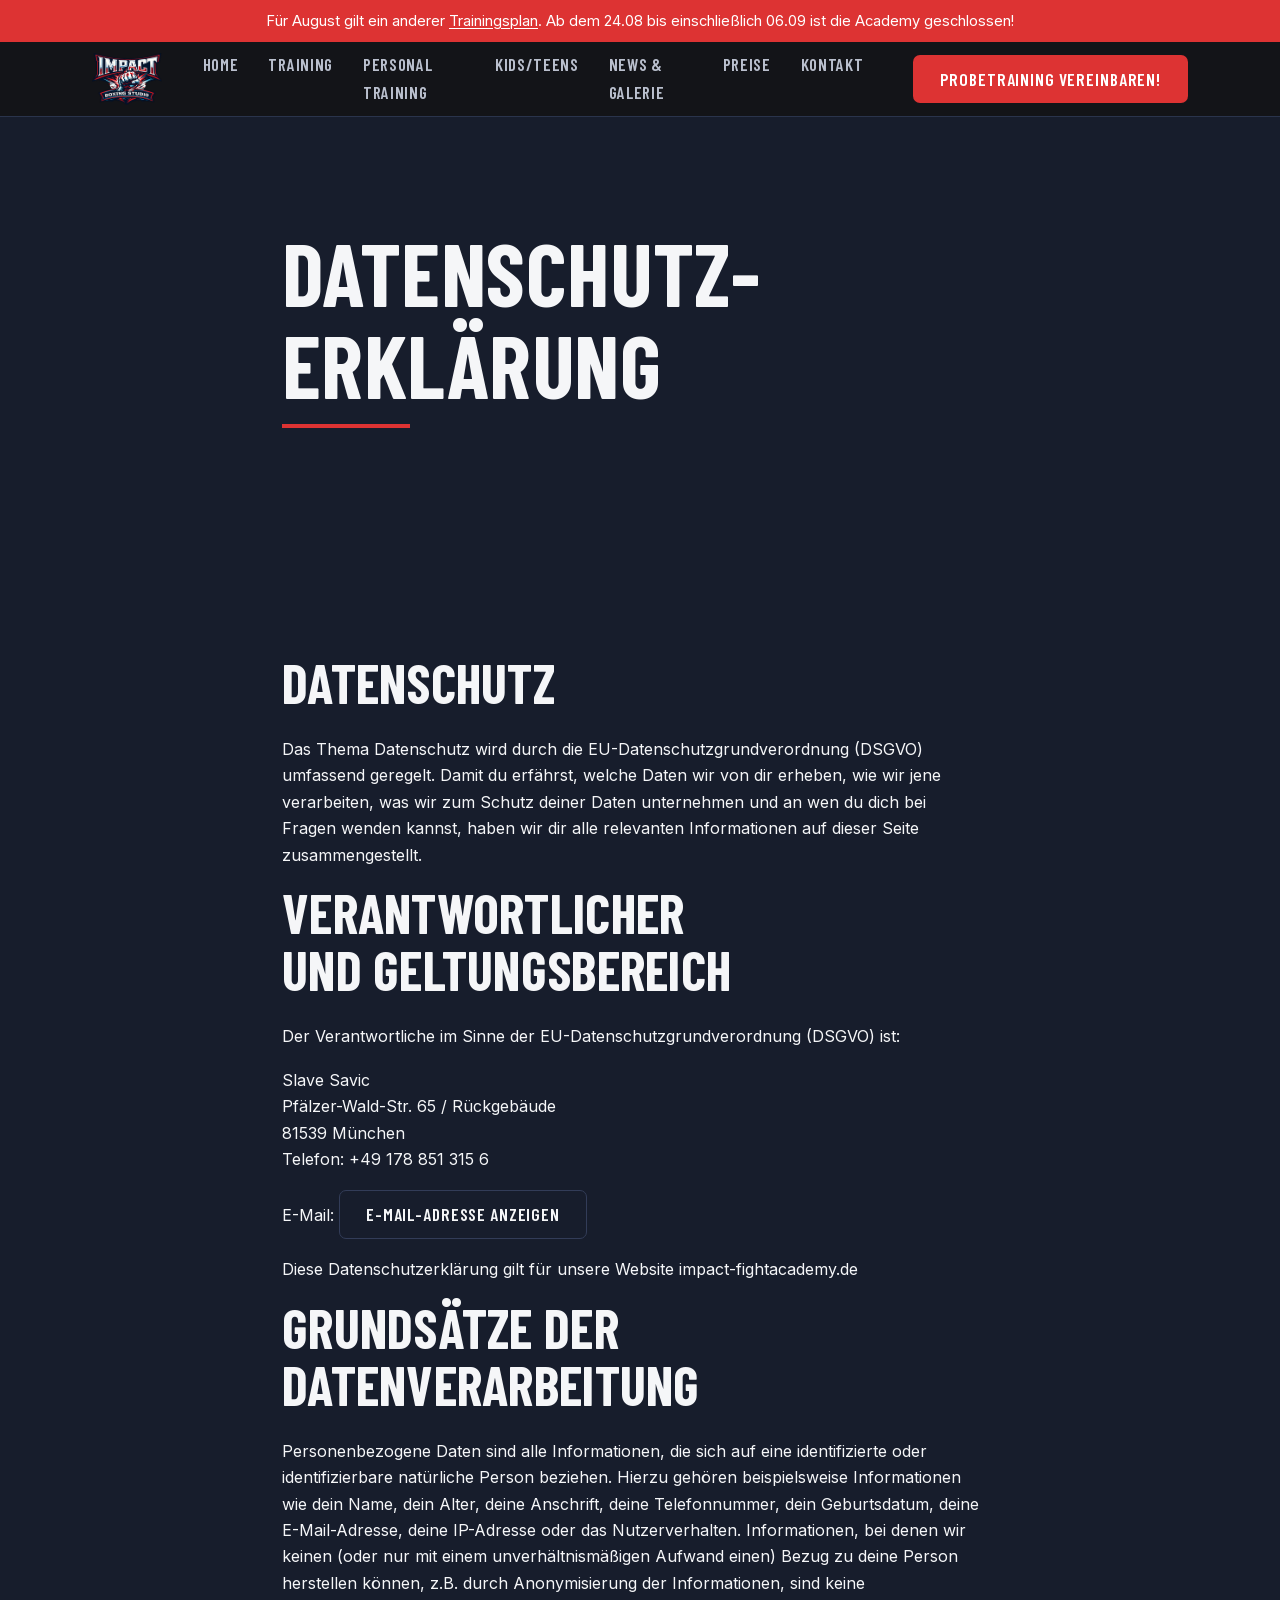
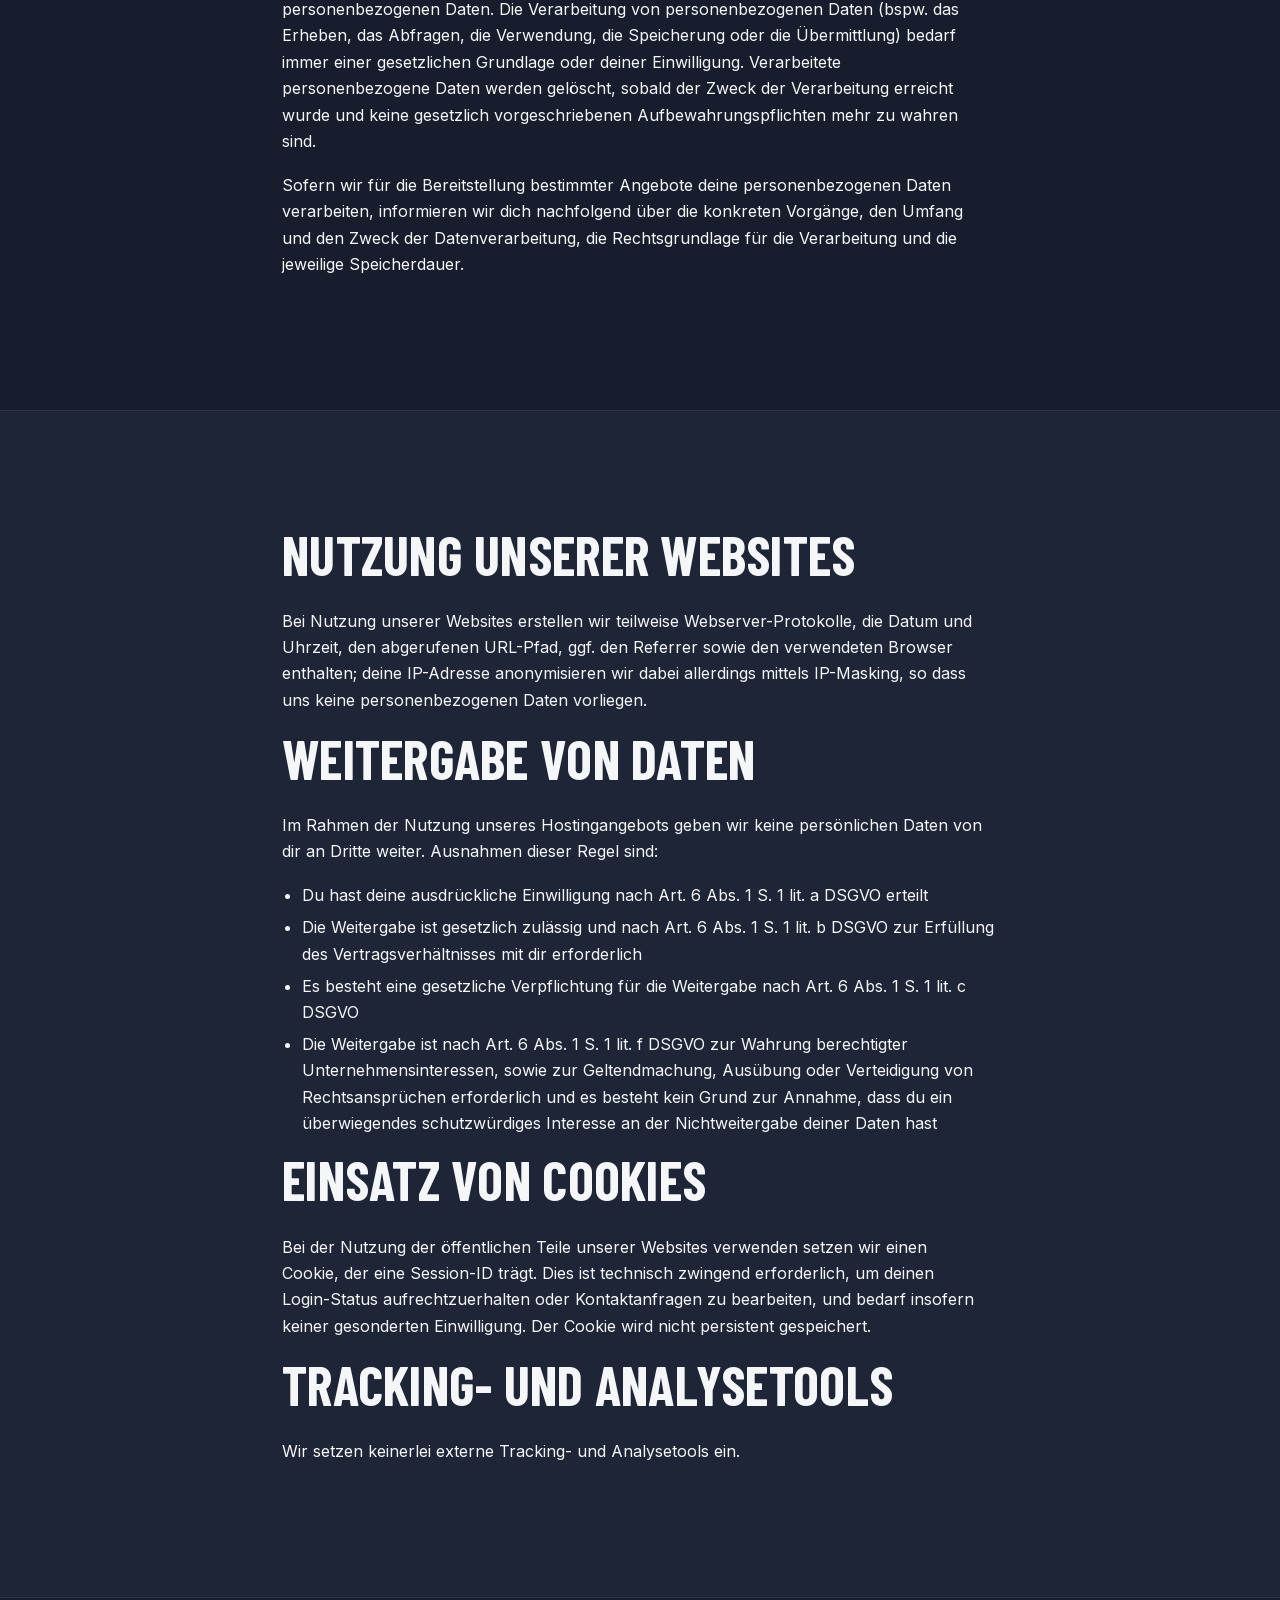
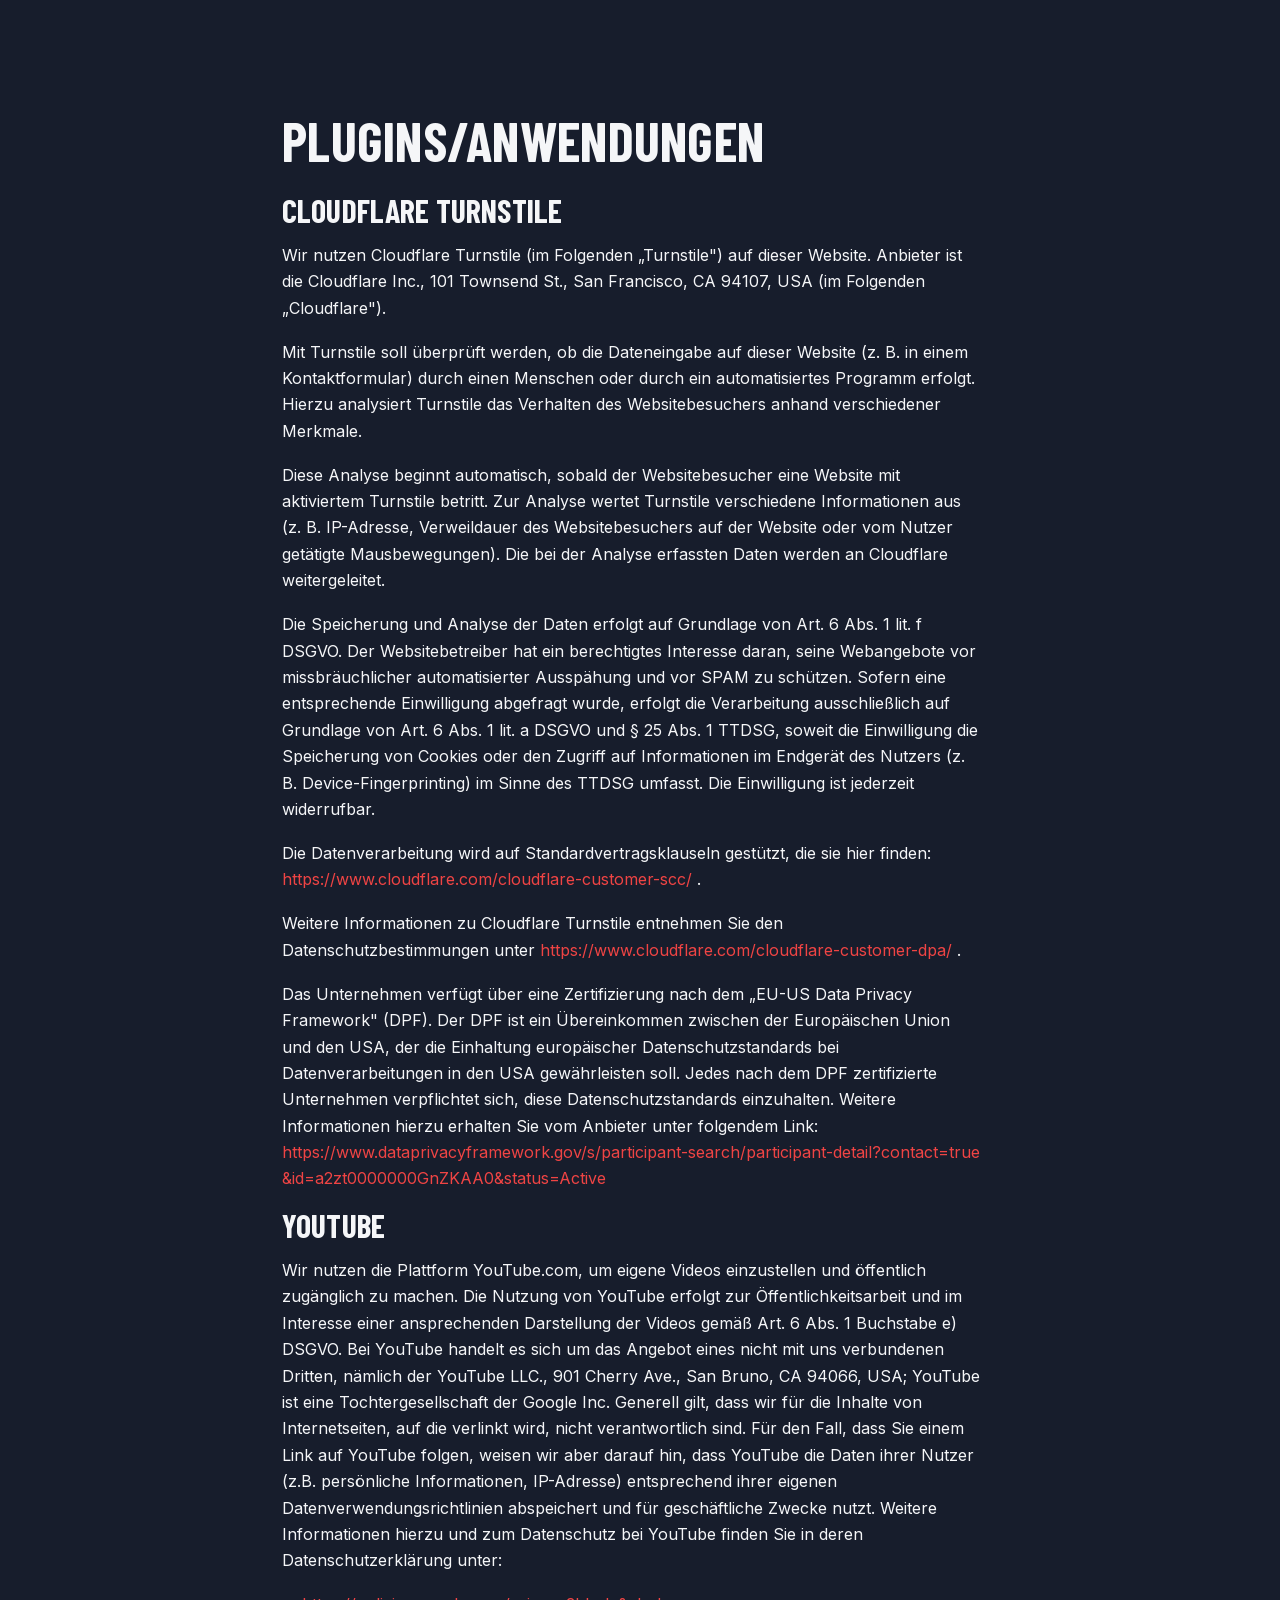
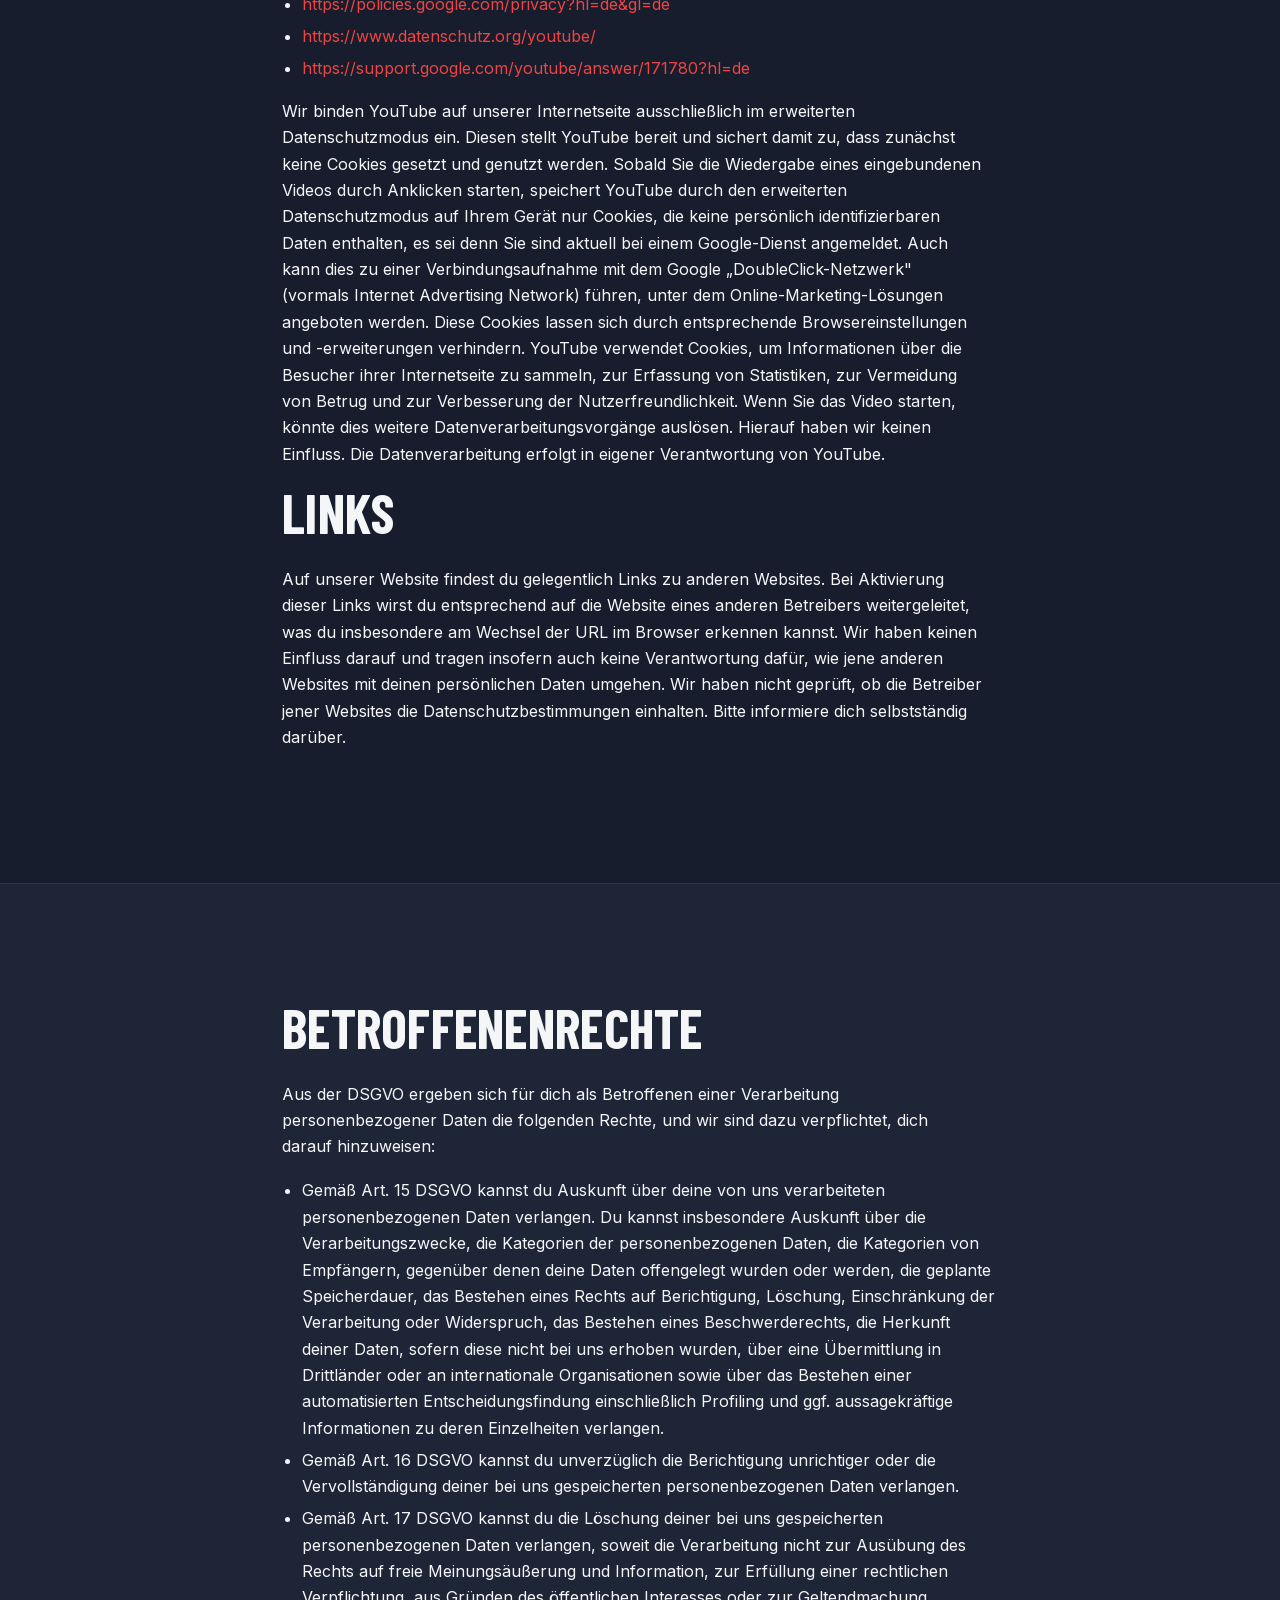
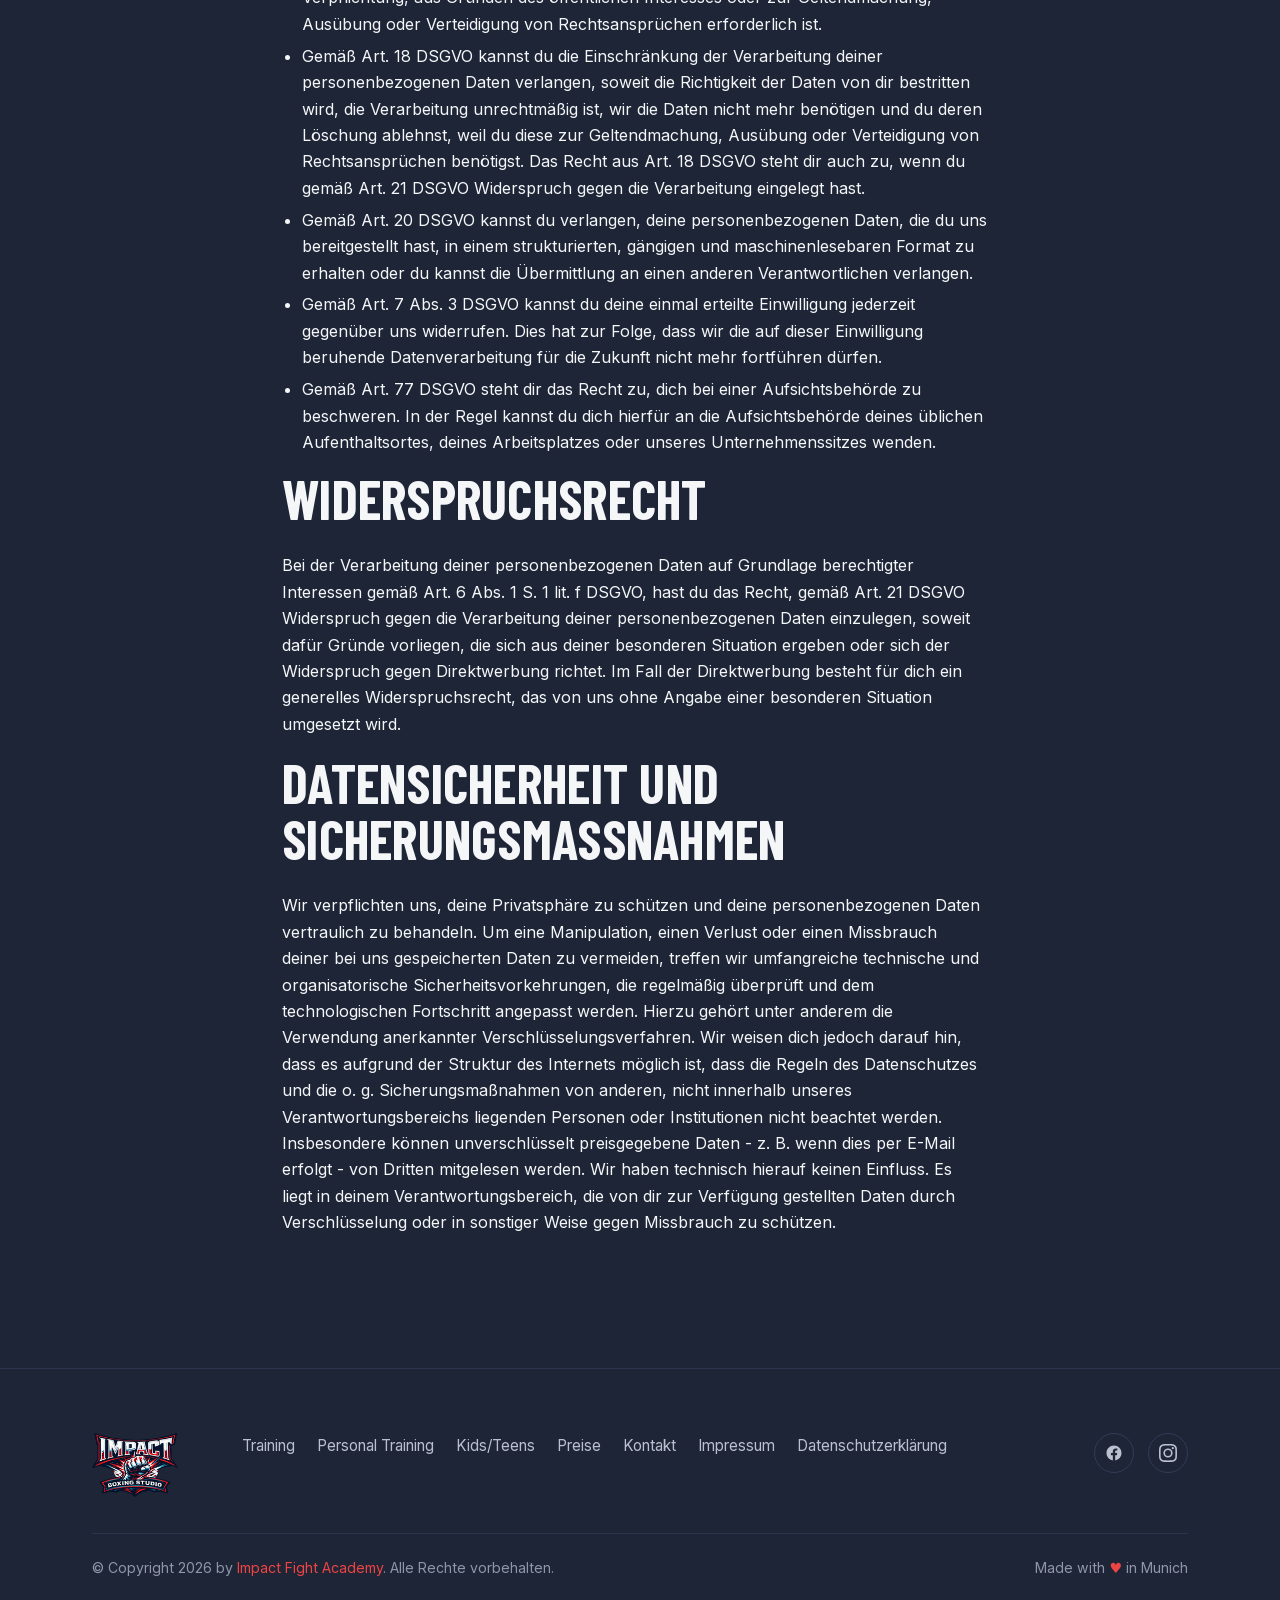
==== commit f1e4ea0d: "News und Galerie zu einer Seite zusammengefuehrt - galerie.html entfernt; news.html enthaelt jetzt b" ====
--- a/datenschutz.html
+++ b/datenschutz.html
@@ -31,8 +31,7 @@
       <a href="training.html">Training</a>
       <a href="personaltraining.html">Personal Training</a>
       <a href="kids_teens.html">Kids/Teens</a>
-      <a href="news.html">News</a>
-      <a href="galerie.html">Galerie</a>
+      <a href="news.html">News &amp; Galerie</a>
       <a href="preise.html">Preise</a>
       <a href="kontakt.html">Kontakt</a>
     </nav>
--- a/assets/css/site.css
+++ b/assets/css/site.css
@@ -829,3 +829,76 @@
   padding: clamp(22px, 3vw, 30px);
 }
 .map-cta p { color: var(--text-2); margin-bottom: 18px; }
+
+/* ---------- Nummerierte Karten (Vorteile) ---------- */
+.num-card .n {
+  display: block;
+  font-family: var(--font-disp);
+  font-weight: 700;
+  font-size: 2.4rem;
+  line-height: 1;
+  color: var(--red);
+  margin-bottom: .3em;
+}
+.num-card h4 { margin: 0; }
+
+/* ---------- Zweispaltige Leistungsliste ---------- */
+.list-2col {
+  display: grid;
+  grid-template-columns: 1fr 1fr;
+  gap: .5em 2.5rem;
+  margin: 0;
+  padding-left: 1.15rem;
+}
+@media (max-width: 640px) {
+  .list-2col { grid-template-columns: 1fr; }
+}
+
+/* ---------- Zitat + Preishinweis als ein Modul ---------- */
+.quote-price { align-items: center; }
+.quote-price .quote-wall { margin: 0; }
+.quote-price h2 { margin-bottom: .4em; }
+.quote-price p:last-child { margin-bottom: 0; }
+
+/* ---------- Altersgruppen (Kinder & Jugendliche) ---------- */
+.age-row {
+  display: grid;
+  grid-template-columns: 240px 1fr;
+  gap: clamp(20px, 3vw, 48px);
+  align-items: start;
+}
+.age-row + .age-row {
+  margin-top: clamp(30px, 4vw, 52px);
+  padding-top: clamp(30px, 4vw, 52px);
+  border-top: 1px solid var(--line-soft);
+}
+.age-badge {
+  display: inline-block;
+  font-family: var(--font-disp);
+  font-weight: 700;
+  font-size: clamp(1.9rem, 3vw, 2.4rem);
+  line-height: 1;
+  color: var(--red);
+  letter-spacing: .01em;
+}
+.age-head h3 { margin: .3em 0 0; }
+.age-body p:last-child { margin-bottom: 0; }
+@media (max-width: 780px) {
+  .age-row { grid-template-columns: 1fr; gap: 10px; }
+}
+
+/* ---------- Video-Platz (lokale Datei, austauschbar) ---------- */
+.video-slot {
+  position: relative;
+  aspect-ratio: 16/9;
+  border-radius: var(--r);
+  overflow: clip;
+  background: #000;
+  border: 1px solid var(--line-soft);
+}
+.video-slot video {
+  width: 100%;
+  height: 100%;
+  object-fit: cover;
+  display: block;
+}
